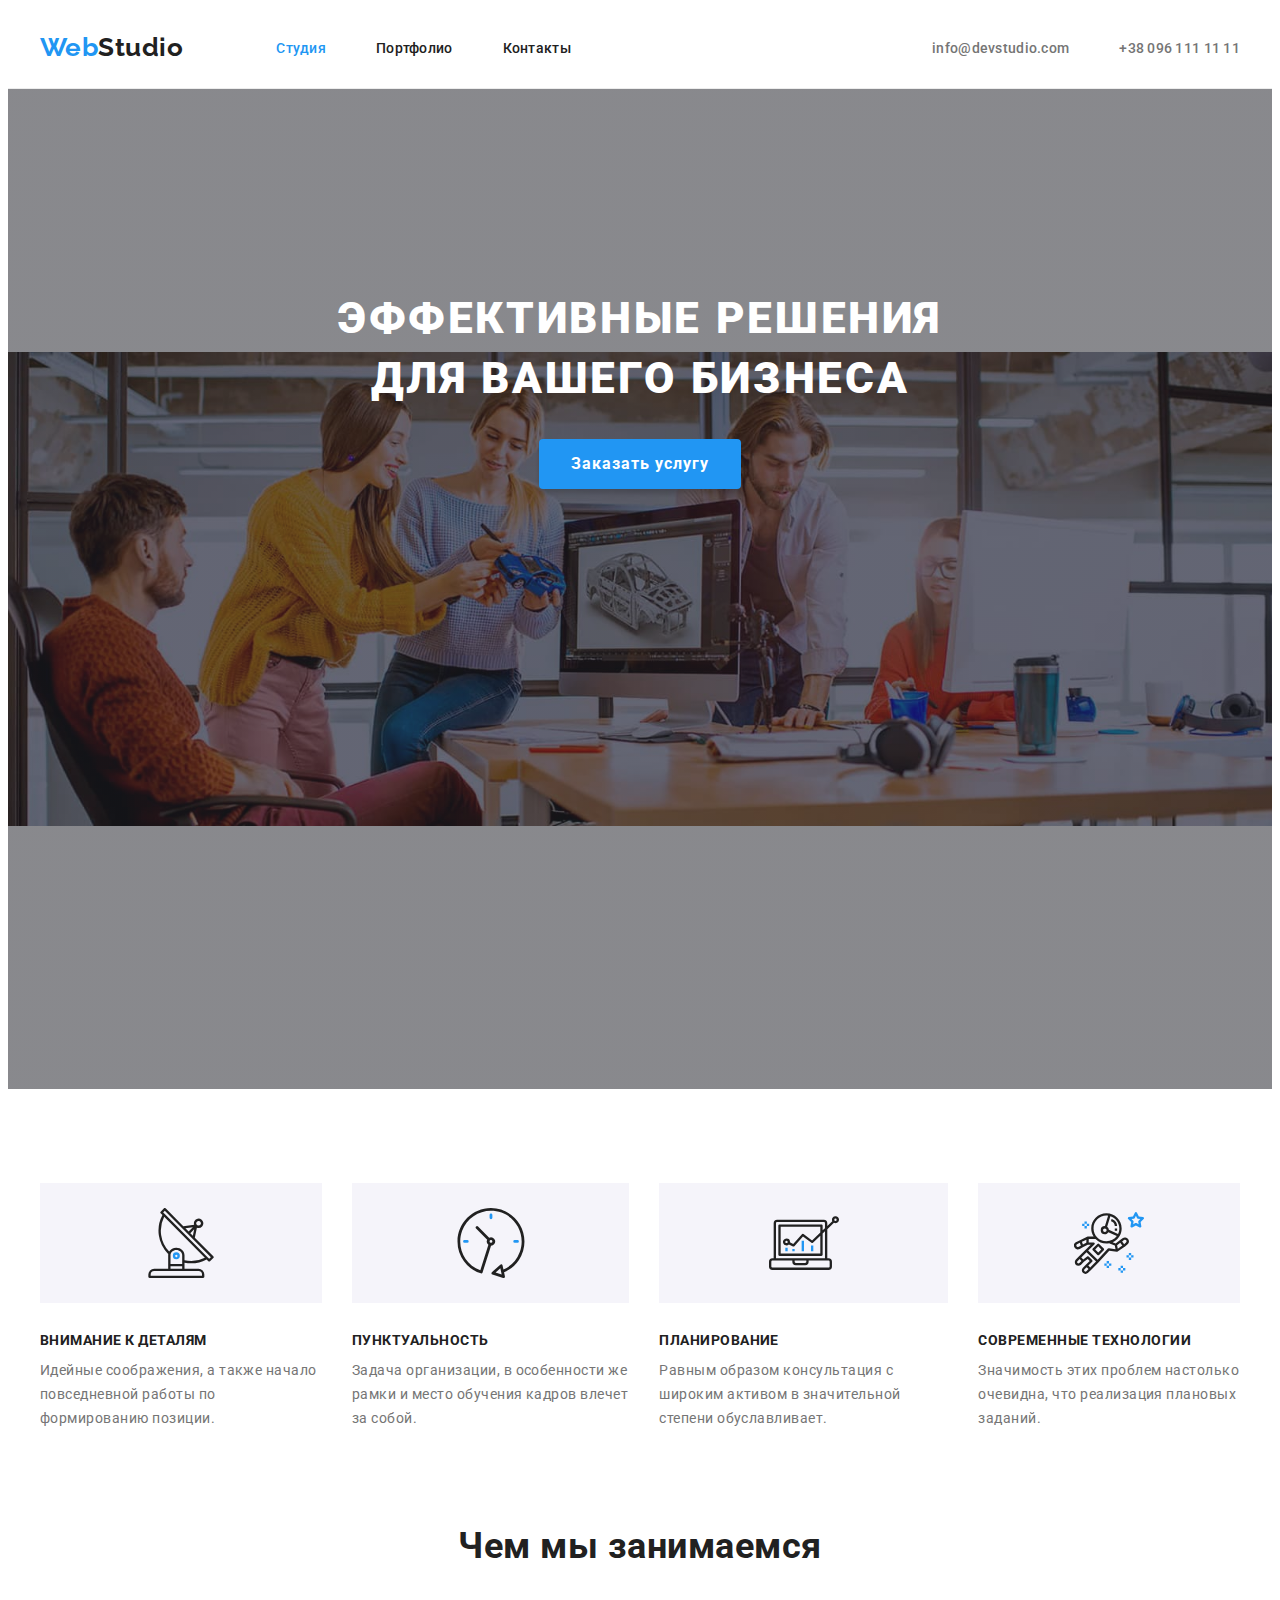
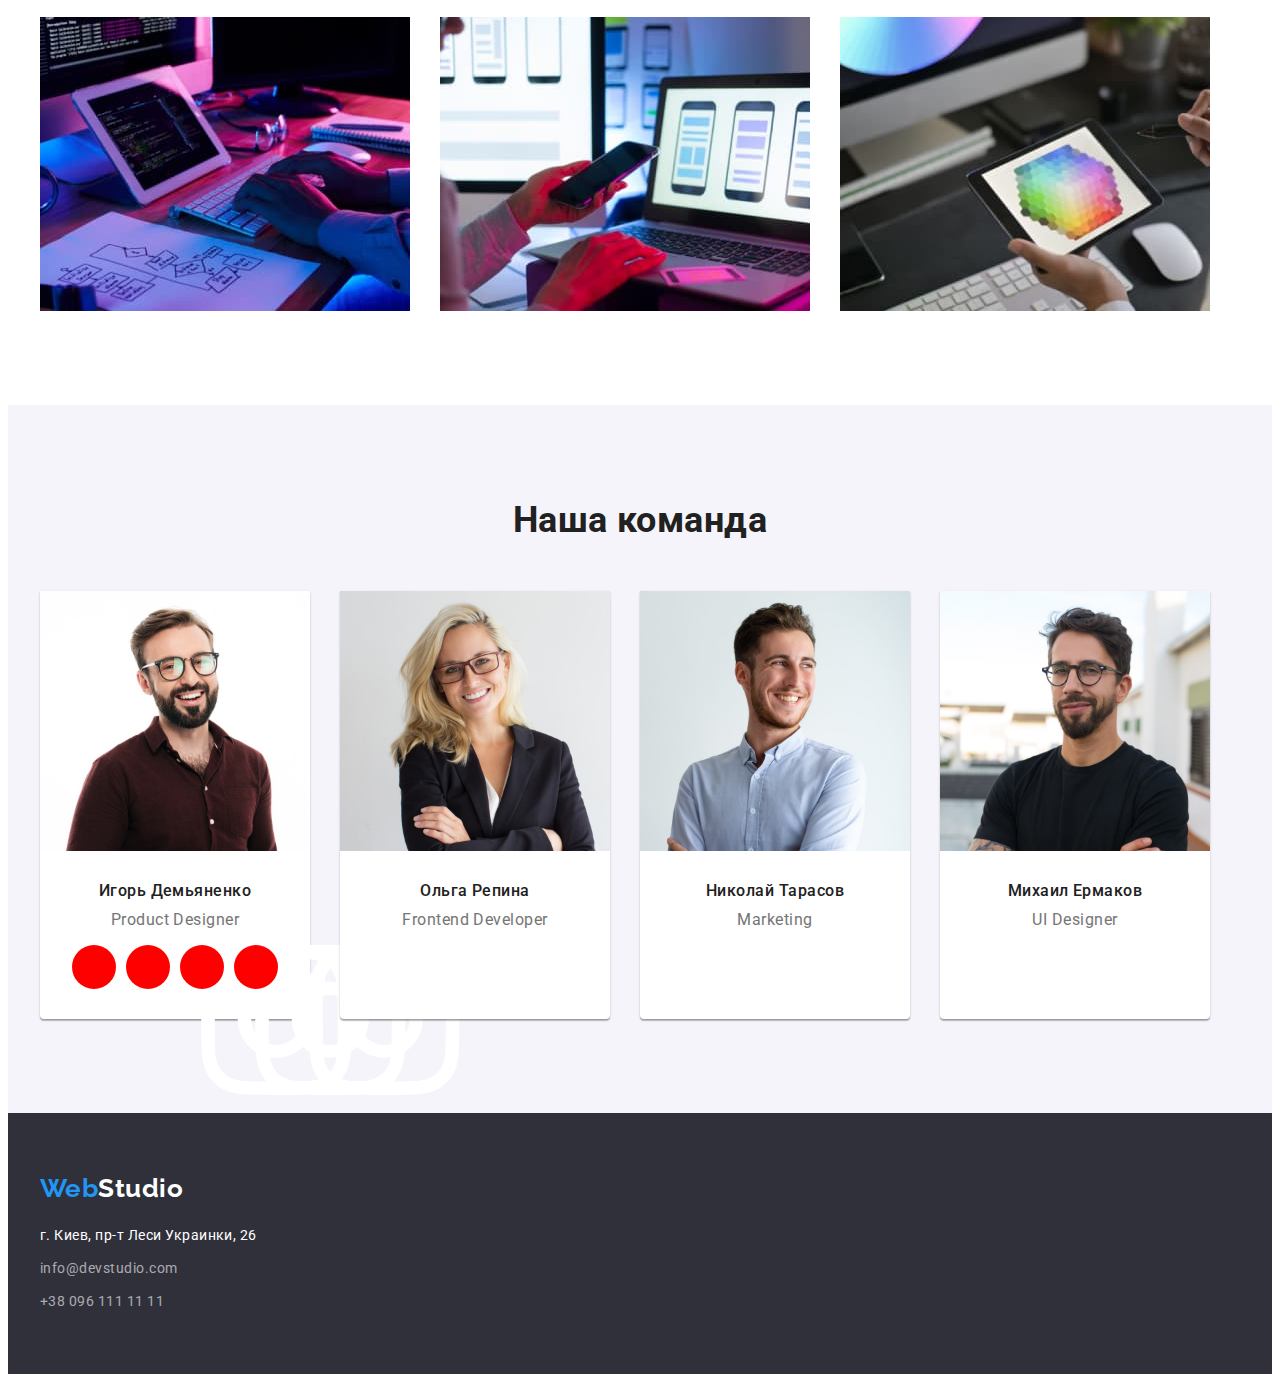
==== index.html @ 9b644c51 "начала подключать иконки" ====
<!DOCTYPE html>
<html lang="ru">
    <head>
        <meta charset="UTF-8">
        <meta http-equiv="X-UA-Compatible" content="IE=edge">
        <meta name="viewport" content="width=device-width, initial-scale=1.0">
        <title>WebStudio</title>
        <link rel="preconnect" href="https://fonts.googleapis.com">
        <link rel="preconnect" href="https://fonts.gstatic.com" crossorigin>        
        <link rel="stylesheet" href="https://cdnjs.cloudflare.com/ajax/libs/modern-normalize/1.1.0/modern-normalize.min.css" integrity="sha512-wpPYUAdjBVSE4KJnH1VR1HeZfpl1ub8YT/NKx4PuQ5NmX2tKuGu6U/JRp5y+Y8XG2tV+wKQpNHVUX03MfMFn9Q==" crossorigin="anonymous" referrerpolicy="no-referrer" />
        <link href="https://fonts.googleapis.com/css2?family=Raleway:wght@700&family=Roboto:wght@400;500;700;900&display=swap" rel="stylesheet">
        <link rel="stylesheet" href="./css/styles.css">
    </head>
    <body>
        <!--Шапка сайта-->
        <header class="header">
            <div class="conteiner header-nav-main">
                <a href="" class="logo">Web<span class="logo-dack">Studio</span> </a>
                <nav class="header-nav">
                    <ul class="header-list">
                        <li class="header-item">
                            <a href="" class="header-link link current">Студия </a>
                        </li>
                        <li class="header-item">
                            <a href="./portfolio.html" class="header-link link">Портфолио </a>
                        </li>
                        <li class="header-item">
                            <a href="" class="header-link link">Контакты </a>
                        </li>
                    </ul>
                </nav>
                <ul class="header-conect link">
                    <li class="header-item"> 
                        <a href="mailto:info@devstudio.com" class="header-link-nav link"> info@devstudio.com </a>
                    </li>
                    <li class="header-item"> 
                        <a href="tel:+380961111111" class="header-link-nav link"> +38 096 111 11 11 </a> 
                    </li>
                </ul>
            </div>       
        </header>
            <!--Уникальное содержание страницы-->
            <main>                
                <!-- Блок герой, т.е верхняя часть веб-страницы -->
                <section class="hero">
                    <div class="conteiner">
                        <h1 class="hero-title">Эффективные решения для вашего бизнеса</h1>
                        <button type="button" class="hero-button">Заказать услугу</button>
                    </div>            
                </section>
                <!-- Список положительных качеств  -->
                <section class="section">
                    <div class="conteiner">
                        <h2 class="visually-hidden">Особенности</h2>
                        <ul class="features">
                            <li class="features-item icon-antena">
                                <h3 class="features-bottom-title">Внимание к деталям</h3>
                                <p class="features-text">Идейные соображения, а также начало повседневной работы по формированию позиции.</p>
                            </li>
                            <li class="features-item icon-clock">
                                <h3 class="features-bottom-title">Пунктуальность</h3>
                                <p class="features-text">Задача организации, в особенности же рамки и место обучения кадров влечет за собой.</p>
                            </li>
                            <li class="features-item icon-diagram">
                                <h3 class="features-bottom-title">Планирование</h3>
                                <p class="features-text">Равным образом консультация с широким активом в значительной степени обуславливает.</p>
                            </li>
                            <li class="features-item icon-astronaut">
                                <h3 class="features-bottom-title">Современные технологии</h3>
                                <p class="features-text">Значимость этих проблем настолько очевидна, что реализация плановых заданий.</p>
                            </li>
                        </ul>
                    </div>
                </section>
                <!-- Примеры работ -->
                <section class="section no-padding"> 
                    <div class="conteiner">
                        <h2 class="work-top-title">Чем мы занимаемся</h2>
                        <ul class="work">
                            <li class="work-item">
                                <img src="./images/img1.jpg" alt="разработка кода с нуля" width="370" />
                            </li>
                            <li class="work-item">
                                <img src="./images/img2.jpg" alt="разработка мобильных приложений" width="370" />
                            </li>
                            <li class="work-item">
                                <img src="./images/img3.jpg" alt="подбор цвета при разработке сайта" width="370" />
                            </li>
                        </ul>
                    </div>
                </section>
                <!-- Список сотрудников -->
                <section class="section team-fon">
                    <div class="conteiner">
                        <h2 class="team-top-title">Наша команда</h2>
                        <ul class="team-list">
                            <li class="team-item">
                                <img src="./images/img4.jpg" alt="фото игоря демьяненко" width="270" class="team-photo"/>
                                <div class="team-name-card">
                                    <h3  class="team-bottom-title">Игорь Демьяненко</h3>
                                    <p class="team-text">Product Designer</p>     
                                </div>
                                <ul class="team-soc-list">
                                    <li class="team-soc-item">
                                        <a href="" class="team-soc-link">
                                            <svg class="team-soc-icon">
                                                <use href="../goit-markup-hw-04/images/symbol-defs.svg#icon-instagram">
                                            </svg>
                                        </a>
                                    </li>
                                    <li class="team-soc-item">
                                        <a href="" class="team-soc-link">
                                            <svg class="team-soc-icon">
                                                <use href="../images/symbol-defs.svg#icon-instagram">
                                            </svg>
                                        </a>
                                    </li>
                                    <li class="team-soc-item">
                                        <a href="" class="team-soc-link">
                                            <svg class="team-soc-icon">
                                                <use href="../images/symbol-defs.svg#icon-instagram">
                                            </svg>
                                        </a>
                                    </li>
                                    <li class="team-soc-item">
                                        <a href="" class="team-soc-link">
                                            <svg class="team-soc-icon">
                                                <use href="../images/symbol-defs.svg#icon-instagram">
                                            </svg>
                                        </a>
                                    </li>
                                </ul>                                                           
                            </li>
                            <li class="team-item">                            
                                <img src="./images/img5.jpg" alt="фльл ольги репиной" width="270" class="team-photo"/>                               
                                <div class="team-name-card">
                                    <h3 class="team-bottom-title">Ольга Репина</h3>
                                    <p class="team-text">Frontend Developer</p>                                
                                </div>
                            </li>
                            <li class="team-item">                            
                                <img src="./images/img6.jpg" alt="фото николая тарасова" width="270" class="team-photo"/>                                
                                <div class="team-name-card">   
                                    <h3 class="team-bottom-title">Николай Тарасов</h3>
                                    <p class="team-text">Marketing</p>                                
                                </div>    
                            </li>
                            <li class="team-item">                            
                                <img src="./images/img7.jpg" alt="фото михаила ермакова" width="270" class="team-photo"/>   
                                <div class="team-name-card">                             
                                    <h3 class="team-bottom-title">Михаил Ермаков</h3>
                                    <p class="team-text">UI Designer</p>  
                                </div>    
                            </li>
                        </ul>
                    </div>
                </section>                
            </main>
        <!-- Подвал страницы -->
        <footer class="footer"> 
            <div class="conteiner">
                <a href="" class="logo">Web<span class="logo-light">Studio</span> </a>
                <address class="footer-adress"> 
                    <ul class="footer-list">
                        <li class="footer-item"> 
                            <a href="https://bit.ly/3pXMvUd" target="_blank" rel="noopener noreferrer" class="footer-link-address link">г. Киев, пр-т Леси Украинки, 26</a> </li>
                        <li class="footer-item"> 
                            <a href="mailto:info@devstudio.com" class="footer-link-nav link" >info@devstudio.com</a>
                        </li>
                        <li class="footer-item"> 
                            <a href="tel:+380961111111" class="footer-link-nav link no-margin">+38 096 111 11 11</a>
                        </li>
                    </ul>
                </address>         
            </div>
        </footer>
    </body>
</html>
---- css/styles.css ----
/* ------------------------------------Styles main page------------------------------------*/
:root {
    --main-text-color: #757575;
    --title-text-color: #212121;
    --accent-color: #2196F3;
    --secondary-text-color: #FFFFFF;
}

body {
    color: var(--main-text-color);
    font-family: "Roboto", Tahoma, sans-serif;
    letter-spacing: 0.03em;
 }

.link {
    text-decoration: none;
}

h1, h2, h3, h4, h5, h6, p {
    margin-top: 0;
    margin-bottom: 0;
}

ul, ol {
    list-style: none;
    padding-left: 0;
    margin-top: 0;
    margin-bottom: 0;
}

img {
    display: block;
}

.conteiner {
    margin-left: auto;
    margin-right: auto;
    width: 1200px;
    padding-left: 15px;
    padding-right: 15px;
}
 /*------------------------------------Logo------------------------------------*/
.logo {
    color: var(--accent-color);
    font-family: 'Raleway';
    font-weight: 700;
    font-size: 26px;
    line-height: 1.19;
    text-decoration: none;
}

.logo-dack { color: var(--title-text-color); }
.logo-light { color: var(--secondary-text-color); }

/*------------------------------------Header------------------------------------*/
.header {
    background-color: #FFFFFF;
    padding-top: 24px;
    padding-bottom: 25px;
    border-bottom-width: 1px;
    border-bottom-style: solid;
    border-bottom-color: #ECECEC;
    
}

.header-nav-main {
    display: flex;
    align-items: center;      
}
.header-nav {
    margin-left: 93px;
}

.header-list  {
    display: flex;
}

.header-conect {
    display: flex;
    margin-left: auto;
}

.header-item:not(:last-child) {
    margin-right: 50px;
}

.header-link.current {
    color: var(--accent-color);
}

.header-link, .header-link-nav { 
    color: var(--title-text-color); 
    font-weight: 500;
    font-size: 14px;
    line-height: 1.14;
    Letter-spacing: 0.02em;
}

.header-link:hover,
.header-link:focus { 
    color: var(--accent-color); 
}

.header-link-nav { 
    color: var(--main-text-color); 
}

.header-link-nav:hover,
.header-link-nav:focus {
    color: var(--accent-color);
}

/*------------------------------------Hero------------------------------------ */
.hero {
    max-width: 1600px;
    height: 600px;
    margin-right: auto;
    margin-left: auto;
    padding-top: 200px;
    padding-bottom: 200px;
    background-color: #C4C4C4;
    background-image: linear-gradient(
        to top, 
        rgba(47, 48, 58, 0.4), 
        rgba(47, 48, 58, 0.4)
       ),  
        url('../images/back-hero.jpg');
    background-repeat: no-repeat;
    background-position: center;
    background-size: contain;
}

.hero-title { 
    color: var(--secondary-text-color);
    font-weight: 900;
    font-size: 44px;
    line-height: 1.36;
    text-align: center;
    Letter-spacing: 0.06em;
    text-transform: uppercase;
    width: 696px;
    margin: 0 auto 30px;
}

.hero-button { 
    color: var(--secondary-text-color); 
    background-color: var(--accent-color);
    font-family: inherit;
    font-weight: 700;
    font-size: 16px;
    line-height: 1.88;
    align-items: center;
    text-align: center;
    letter-spacing: 0.06em;
    cursor: pointer;
    padding: 10px 32px;
    border-radius: 4px;
    box-shadow: 0px 4px 4px rgba(0, 0, 0, 0.15);
    border: transparent;

    display: flex;
    margin-left: auto;
    margin-right: auto;
}

/* -----------------------------------Section------------------------------------ */

.section {
    padding-top: 94px;
    padding-bottom: 94px;
}
.section.no-padding {
    padding-top: 0px;
}

/*------------------------------------Features------------------------------------*/ 

.visually-hidden {
    position: absolute;
    white-space: nowrap;
    width: 1px;
    height: 1px;
    overflow: hidden;
    border: 0;
    padding: 0;
    clip: rect(0 0 0 0);
    clip-path: inset(50%);
    margin: -1px;
}

.features {
    display: flex;
    flex-basis: auto;
}

.features-item:not(:last-child) {
    margin-right: 30px;
}

.features-item::before {
    display: block;
    content: "";
    height: 120px;
    margin-bottom: 30px;
    background-color: #f5f4fa;
    background-position: center;
    background-repeat: no-repeat;
    
}

.icon-antena::before {
    background-image: url(../images/antenna.svg);
}
.icon-clock::before {
    background-image: url(../images/clock.svg);
}
.icon-diagram::before {
    background-image: url(../images/diagram.svg);
}
.icon-astronaut::before {
    background-image: url(../images/astronaut.svg);
}
.features-bottom-title {
    color: var(--title-text-color);
    font-weight: 700;
    font-size: 14px;
    line-height: 1.14;
    text-transform: uppercase;
    margin-bottom: 10px;
}

.features-text{
    font-size: 14px;
    line-height: 1.71;
}

/*------------------------------------Work------------------------------------*/

.work {
    display: flex;
}

.work-item:not(:last-child) {
    margin-right: 30px;
}

.work-top-title, .team-top-title{
    color: var(--title-text-color);
    font-weight: 700;
    font-size: 36px;
    line-height: 1.17;
    text-align: center;
    margin-bottom: 50px;
}

/*------------------------------------Team------------------------------------*/
.team-fon {
    background: #F5F4FA;
}

.team-list {
    display: flex;
}

.team-item {
    width: 270px;
    background-color: var(--secondary-text-color);
    box-shadow: 0px 1px 3px rgba(0, 0, 0, 0.12),
        0px 1px 1px rgba(0, 0, 0, 0.14),
        0px 2px 1px rgba(0, 0, 0, 0.2);
    border-radius: 0px 0px 4px 4px;    
}
.team-item:not(:last-child) {
    margin-right: 30px;
}

.team-name-card {
    padding-top: 30px;
    padding-bottom: 16px;
}

.team-bottom-title {
    color: var(--title-text-color);
    font-weight: 500;
    font-size: 16px;
    line-height: 1.19;  
    text-align: center;
    margin-bottom: 10px;
}

.team-text {
    font-size: 16px;
    line-height: 1.19;
    text-align: center; 
}
.team-soc-list {
    display: flex;
    justify-content: center;
    padding-bottom: 30px;
}
.team-soc-item:not(:first-child)  {
    margin-left: 10px;
}
.team-soc-link {
    width: 44px;
    height: 44px;
    background-color: red;
    border-radius: 50%;
    display: block;
}


/*-------------------------------Footer------------------------------------*/
.footer {
    display: block;
    background-color: #2F303A;
    padding-top: 60px;
    padding-bottom: 60px;
}

.footer-adress {
    margin-top: 20px;
}

.footer-link-address, .footer-link-nav {
    font-style: normal;
    font-weight: 400;
    font-size: 14px;
    line-height: 1.71;
    color: var(--secondary-text-color);
}

.footer-item {
    margin-bottom: 9px;
}

.footer-item:last-child {
    margin-bottom: 0px;
}

.footer-link-nav {
    color: rgba(255, 255, 255, 0.6);
}
.footer-link-nav:hover,
.footer-link-nav:focus {
    color: var(--accent-color);
}

/*------------------------------------Styles page portfolio------------------------------------*/
.filter {
    display: flex;
    justify-content: center;
    margin-bottom: 50px;
    
}
.filter-item:not(:last-child) {
    margin-right: 8px;
}

.filter-button {
    color: var(--title-text-color);
    background: #F5F4FA;
    font-family: inherit;
    font-weight: 500;
    font-size: 16px;
    line-height: 1.62;
    text-align: center;
    cursor: pointer;
    border-radius: 4px;
    padding: 6px 22px;
    border: transparent;
}

.filter-button:hover,
.filter-button:focus {
    color: var(--secondary-text-color);
    background-color: var(--accent-color);
    box-shadow: 0px 3px 1px rgba(0, 0, 0, 0.1),
    0px 1px 2px rgba(0, 0, 0, 0.08),
    0px 2px 2px rgba(0, 0, 0, 0.12);
}

.pictures-list {
    display: flex;
    flex-wrap: wrap;
    margin: -15px;
}
.pictures-item {
    width: 370px;
    margin: 15px;
}

.pictures-name-card {
    padding: 20px 24px;
    
    /* border-top-style: solid;
    border-top-color: #EEEEEE; */
    border: 1px solid #EEEEEE;
    border-top-width: 0px;
}

.pictures-title {
    color: var(--title-text-color);
    font-weight: 700;
    font-size: 18px;
    line-height: 2;
    letter-spacing: 0.06em;
    margin-bottom: 4px;
}

.pictures-text {
    color: var(--main-text-color);
    font-size: 16px;
    line-height: 1.88;
}
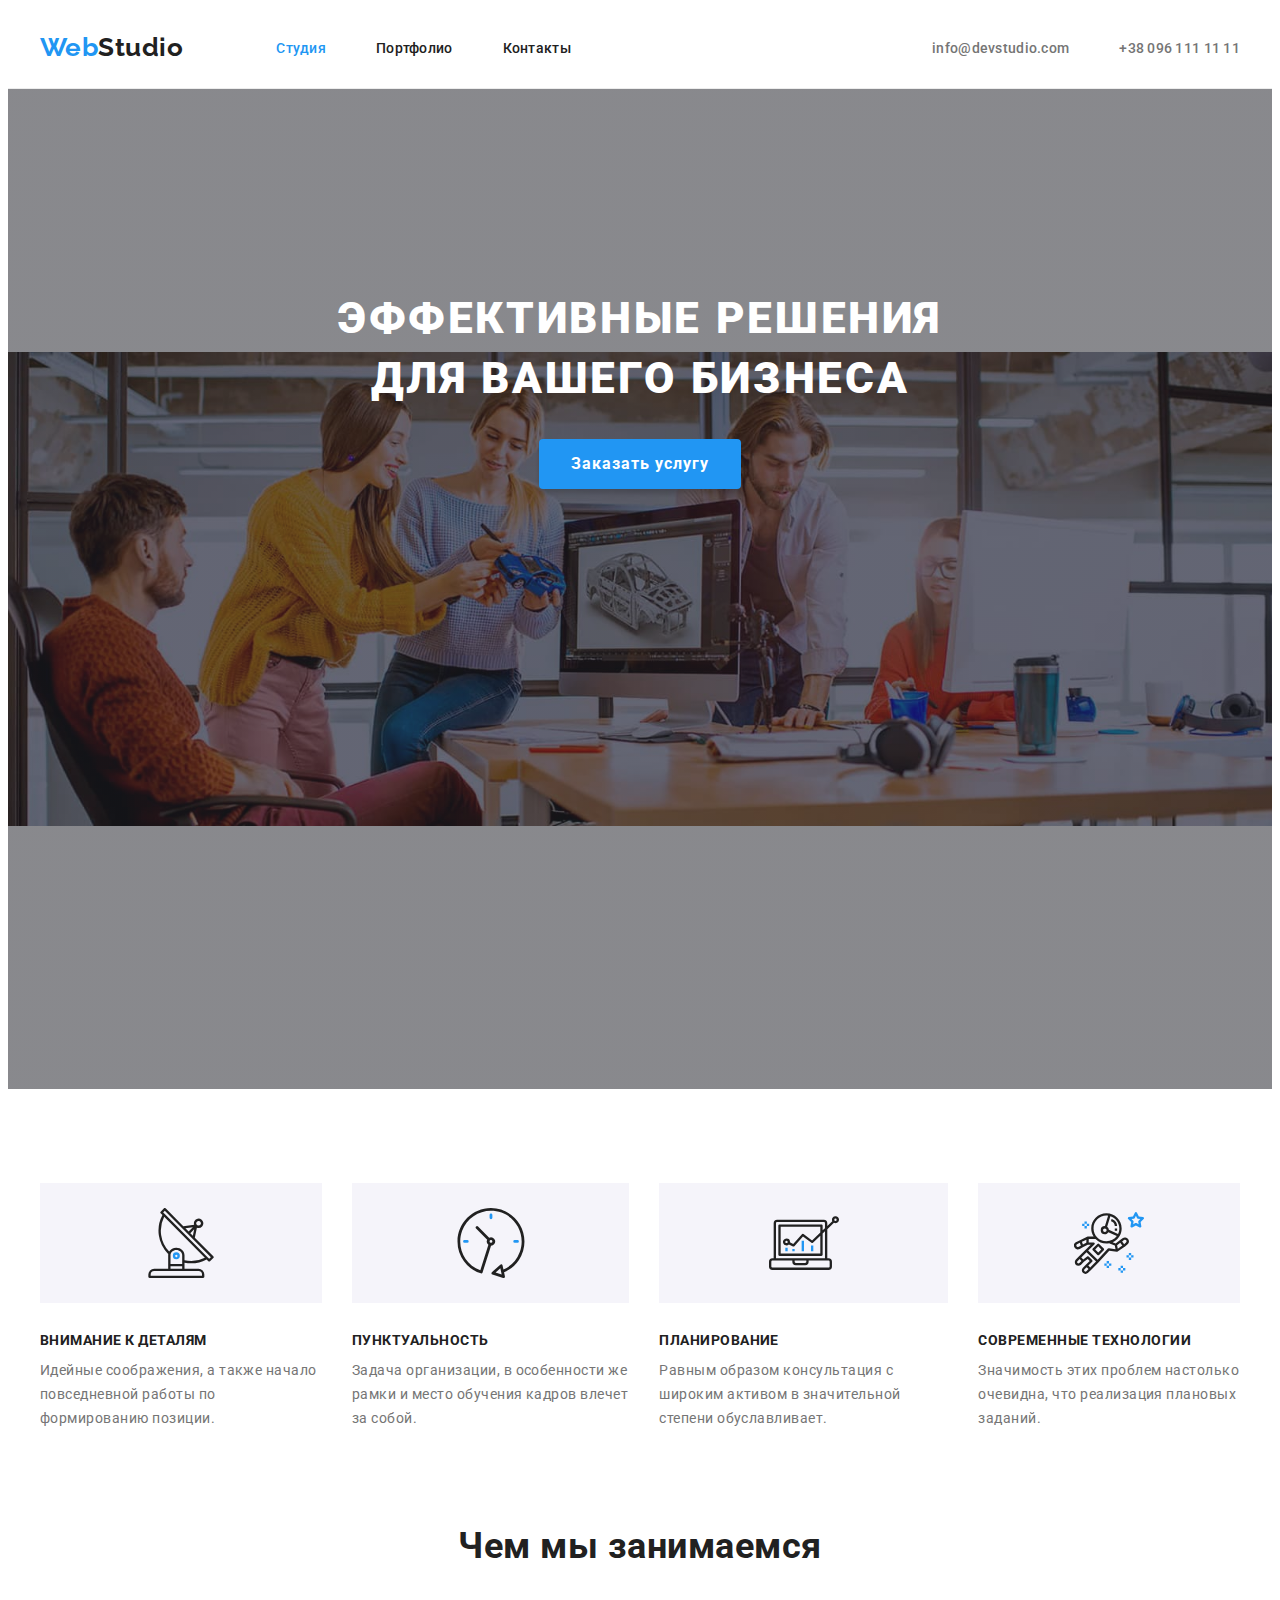
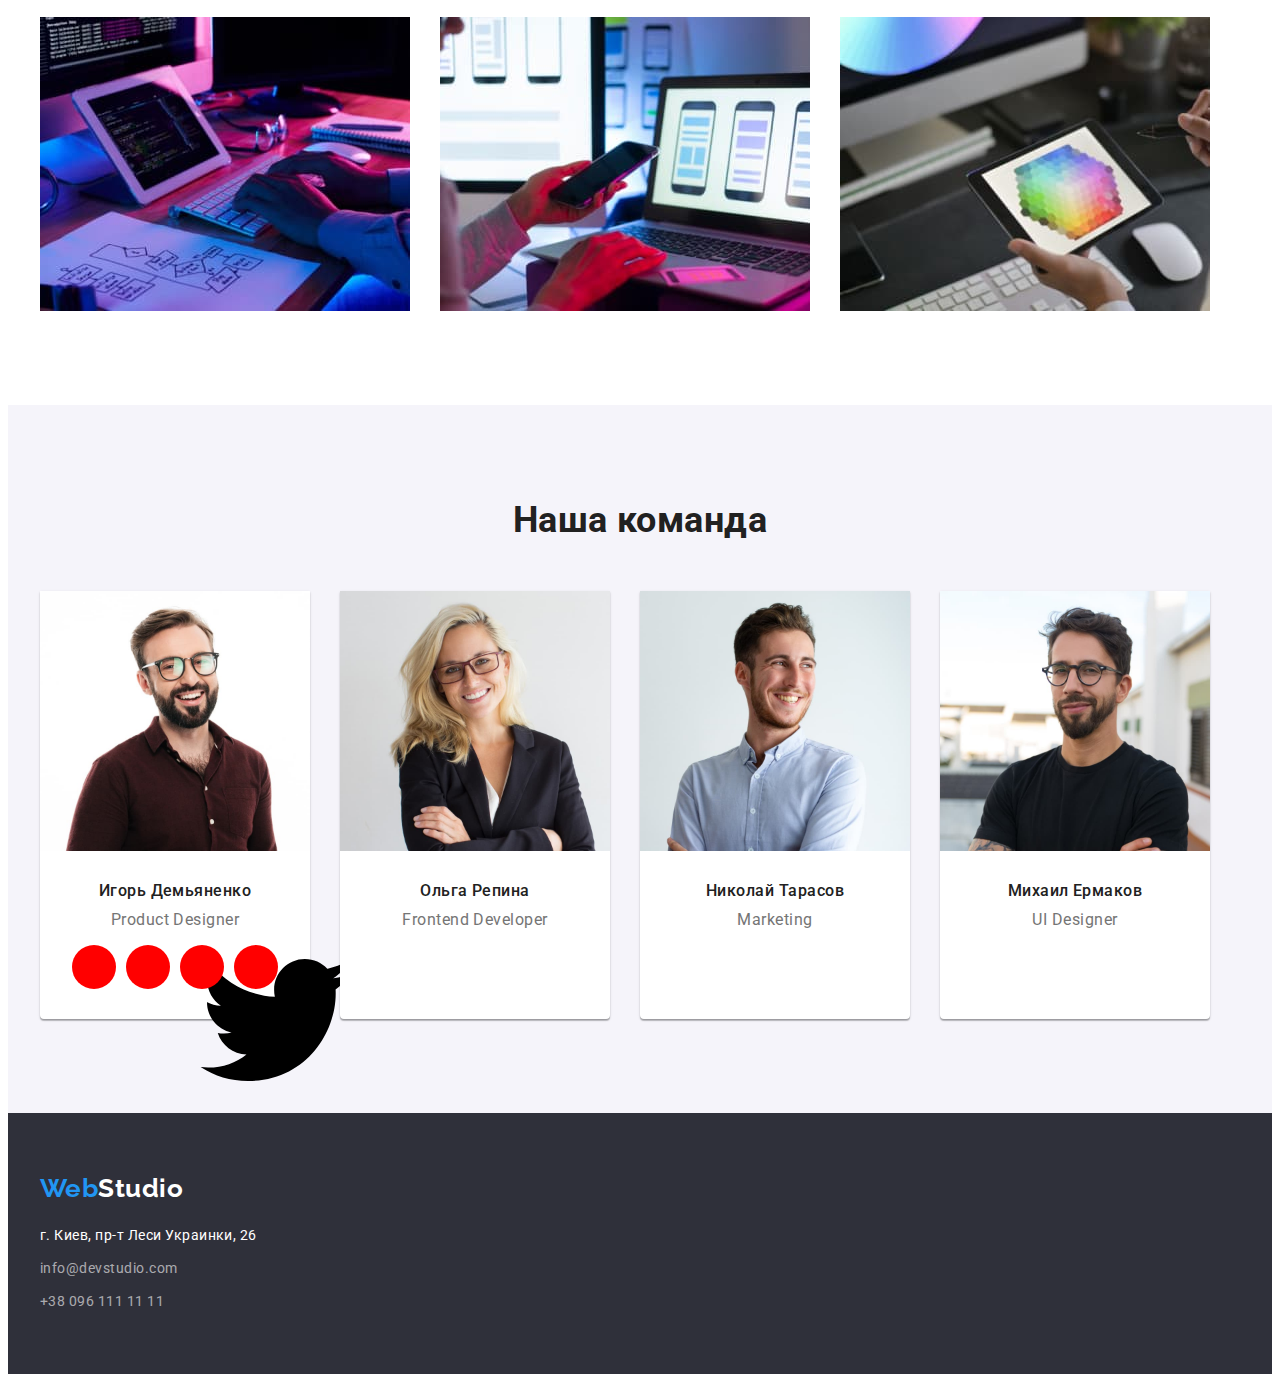
==== commit d998424b: "подключаю иконки соцсетей" ====
--- a/index.html
+++ b/index.html
@@ -31,7 +31,11 @@
                 </nav>
                 <ul class="header-conect link">
                     <li class="header-item"> 
-                        <a href="mailto:info@devstudio.com" class="header-link-nav link"> info@devstudio.com </a>
+                        <a href="mailto:info@devstudio.com" class="header-link-nav link"> info@devstudio.com 
+                            <!-- <svg class="header-soc-icon">
+                                <use href="./images/symbol-defs.svg#icon-envelope"></use>
+                            </svg> -->
+                        </a>
                     </li>
                     <li class="header-item"> 
                         <a href="tel:+380961111111" class="header-link-nav link"> +38 096 111 11 11 </a> 
@@ -103,29 +107,29 @@
                                 <ul class="team-soc-list">
                                     <li class="team-soc-item">
                                         <a href="" class="team-soc-link">
+                                            <!-- <svg class="team-soc-icon">
+                                                <use href="./images/symbol-defs.svg#icon-instagram"></use>
+                                            </svg> -->
+                                        </a>
+                                    </li>
+                                    <li class="team-soc-item">
+                                        <a href="" class="team-soc-link">
                                             <svg class="team-soc-icon">
-                                                <use href="../goit-markup-hw-04/images/symbol-defs.svg#icon-instagram">
+                                                <use href="./images/symbol-defs.svg#icon-twitter"></use>
                                             </svg>
                                         </a>
                                     </li>
                                     <li class="team-soc-item">
                                         <a href="" class="team-soc-link">
                                             <svg class="team-soc-icon">
-                                                <use href="../images/symbol-defs.svg#icon-instagram">
+                                                <use href="">
                                             </svg>
                                         </a>
                                     </li>
                                     <li class="team-soc-item">
                                         <a href="" class="team-soc-link">
                                             <svg class="team-soc-icon">
-                                                <use href="../images/symbol-defs.svg#icon-instagram">
-                                            </svg>
-                                        </a>
-                                    </li>
-                                    <li class="team-soc-item">
-                                        <a href="" class="team-soc-link">
-                                            <svg class="team-soc-icon">
-                                                <use href="../images/symbol-defs.svg#icon-instagram">
+                                                <use href="">
                                             </svg>
                                         </a>
                                     </li>
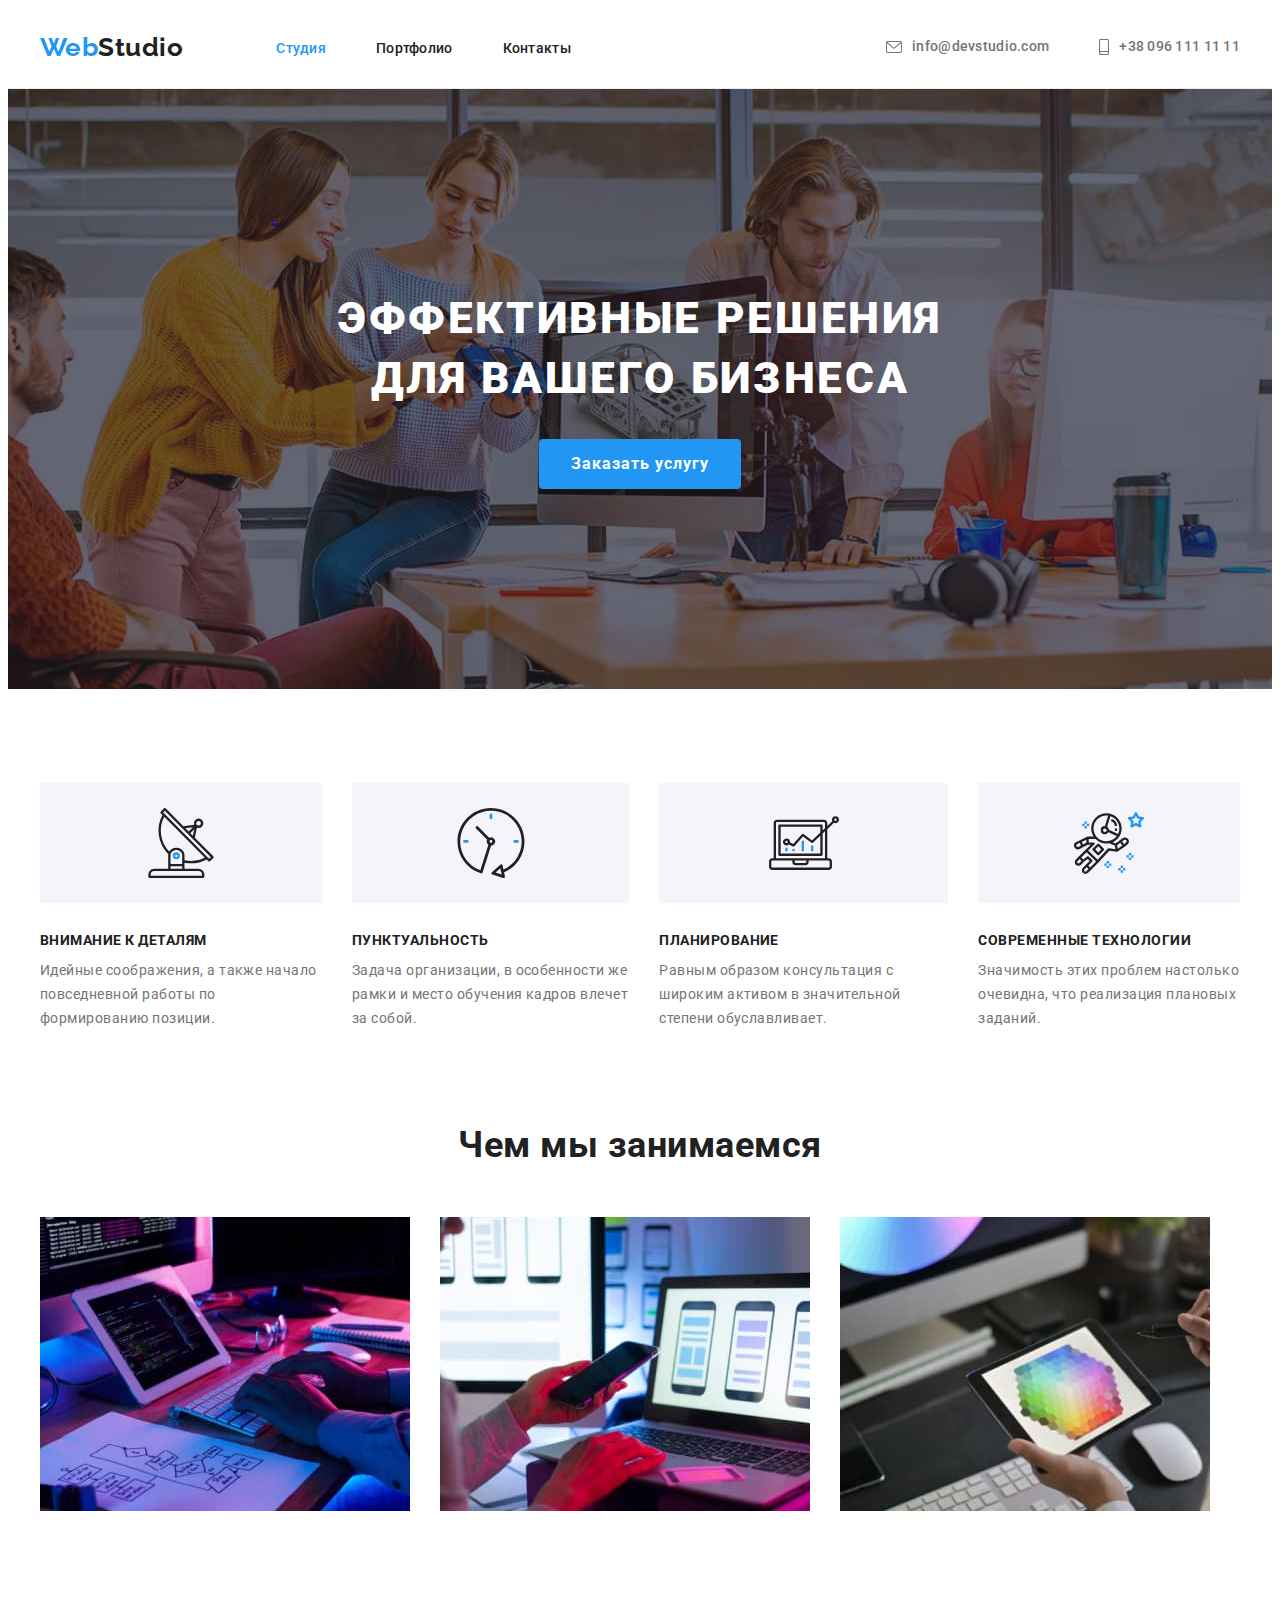
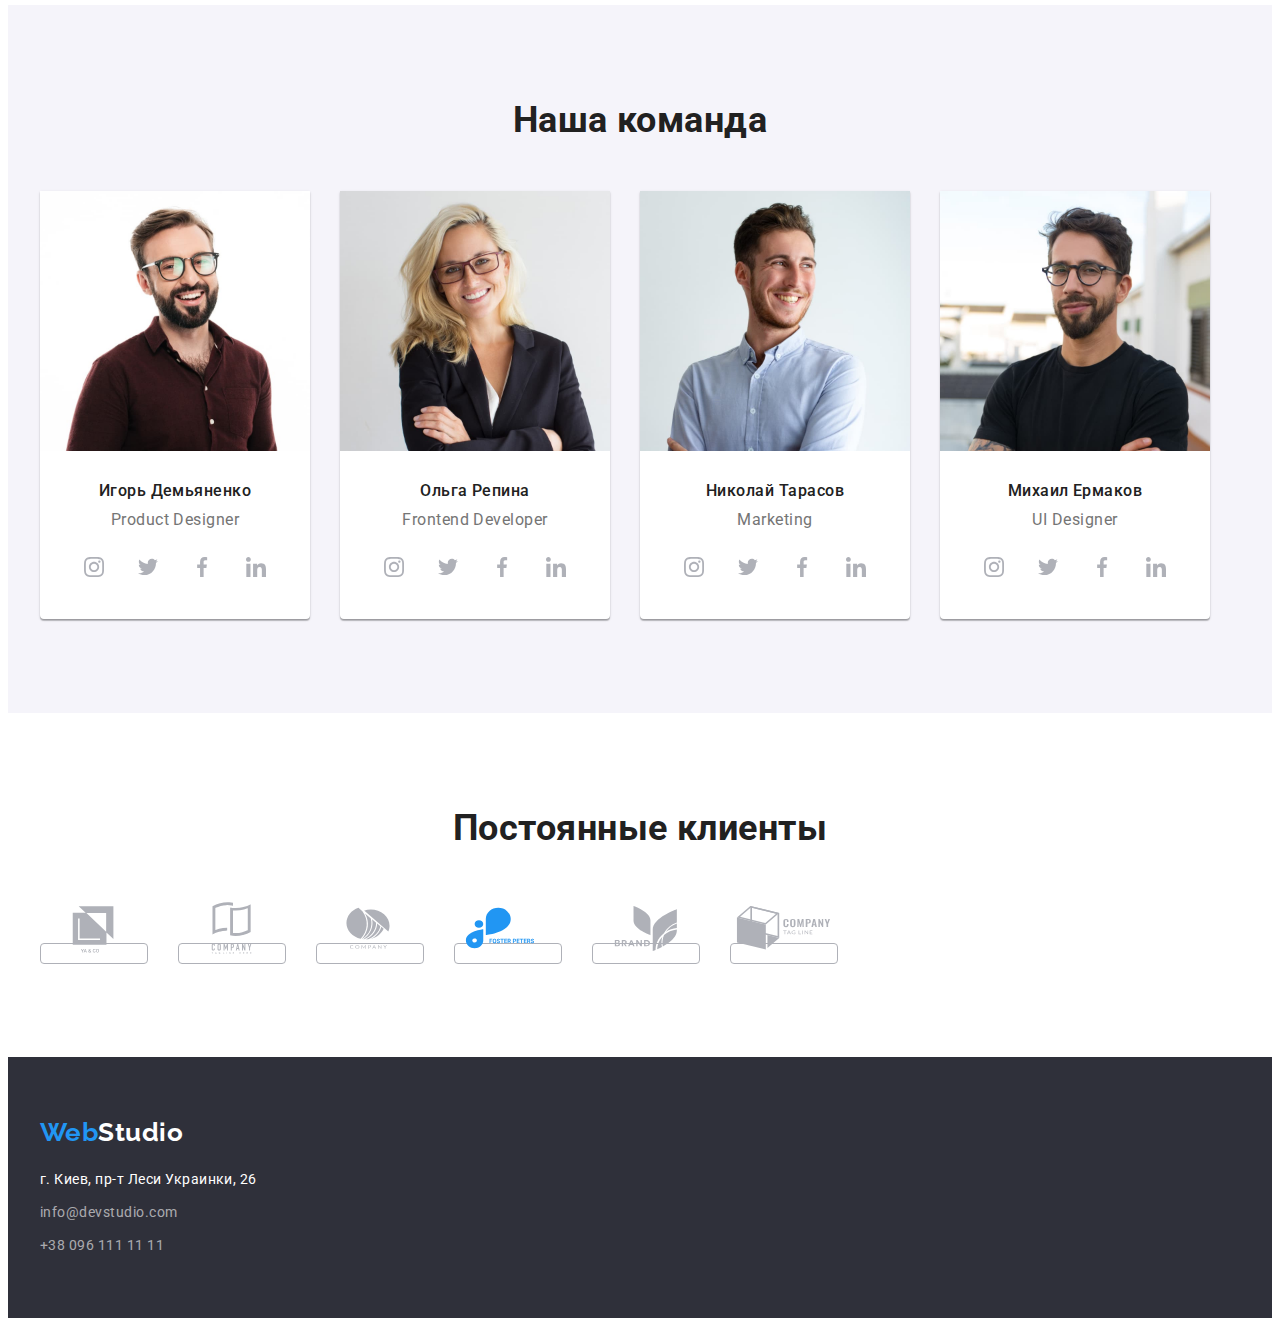
==== commit f9b4b2b0: "продолжение четвертой работы" ====
--- a/index.html
+++ b/index.html
@@ -29,16 +29,20 @@
                         </li>
                     </ul>
                 </nav>
-                <ul class="header-conect link">
+                <ul class="header-list-conect link">
                     <li class="header-item"> 
-                        <a href="mailto:info@devstudio.com" class="header-link-nav link"> info@devstudio.com 
-                            <!-- <svg class="header-soc-icon">
+                        <a href="mailto:info@devstudio.com" class="header-link-nav link"> 
+                            <svg class="header-soc-icon" width="16" height="12">
                                 <use href="./images/symbol-defs.svg#icon-envelope"></use>
-                            </svg> -->
+                            </svg>info@devstudio.com
                         </a>
                     </li>
                     <li class="header-item"> 
-                        <a href="tel:+380961111111" class="header-link-nav link"> +38 096 111 11 11 </a> 
+                        <a href="tel:+380961111111" class="header-link-nav link"> 
+                            <svg class="header-soc-icon" width="10" height="16">
+                                <use href="./images/symbol-defs.svg#icon-smartphone"></use>
+                            </svg>+38 096 111 11 11 
+                        </a> 
                     </li>
                 </ul>
             </div>       
@@ -107,29 +111,29 @@
                                 <ul class="team-soc-list">
                                     <li class="team-soc-item">
                                         <a href="" class="team-soc-link">
-                                            <!-- <svg class="team-soc-icon">
+                                            <svg class="team-soc-icon" width="20" height="20">
                                                 <use href="./images/symbol-defs.svg#icon-instagram"></use>
-                                            </svg> -->
-                                        </a>
-                                    </li>
-                                    <li class="team-soc-item">
-                                        <a href="" class="team-soc-link">
-                                            <svg class="team-soc-icon">
+                                            </svg>
+                                        </a>
+                                    </li>
+                                    <li class="team-soc-item">
+                                        <a href="" class="team-soc-link">
+                                            <svg class="team-soc-icon" width="20" height="20">
                                                 <use href="./images/symbol-defs.svg#icon-twitter"></use>
                                             </svg>
                                         </a>
                                     </li>
                                     <li class="team-soc-item">
                                         <a href="" class="team-soc-link">
-                                            <svg class="team-soc-icon">
-                                                <use href="">
-                                            </svg>
-                                        </a>
-                                    </li>
-                                    <li class="team-soc-item">
-                                        <a href="" class="team-soc-link">
-                                            <svg class="team-soc-icon">
-                                                <use href="">
+                                            <svg class="team-soc-icon" width="20" height="20">
+                                                <use href="./images/symbol-defs.svg#icon-facebook"></use>
+                                            </svg>
+                                        </a>
+                                    </li>
+                                    <li class="team-soc-item">
+                                        <a href="" class="team-soc-link">
+                                            <svg class="team-soc-icon" width="20" height="20">
+                                                <use href="./images/symbol-defs.svg#icon-linkedin"></use>
                                             </svg>
                                         </a>
                                     </li>
@@ -141,24 +145,154 @@
                                     <h3 class="team-bottom-title">Ольга Репина</h3>
                                     <p class="team-text">Frontend Developer</p>                                
                                 </div>
+                                <ul class="team-soc-list">
+                                    <li class="team-soc-item">
+                                        <a href="" class="team-soc-link">
+                                            <svg class="team-soc-icon" width="20" height="20">
+                                                <use href="./images/symbol-defs.svg#icon-instagram"></use>
+                                            </svg>
+                                        </a>
+                                    </li>
+                                    <li class="team-soc-item">
+                                        <a href="" class="team-soc-link">
+                                            <svg class="team-soc-icon" width="20" height="20">
+                                                <use href="./images/symbol-defs.svg#icon-twitter"></use>
+                                            </svg>
+                                        </a>
+                                    </li>
+                                    <li class="team-soc-item">
+                                        <a href="" class="team-soc-link">
+                                            <svg class="team-soc-icon" width="20" height="20">
+                                                <use href="./images/symbol-defs.svg#icon-facebook"></use>
+                                            </svg>
+                                        </a>
+                                    </li>
+                                    <li class="team-soc-item">
+                                        <a href="" class="team-soc-link">
+                                            <svg class="team-soc-icon" width="20" height="20">
+                                                <use href="./images/symbol-defs.svg#icon-linkedin"></use>
+                                            </svg>
+                                        </a>
+                                    </li>
+                                </ul>
                             </li>
                             <li class="team-item">                            
                                 <img src="./images/img6.jpg" alt="фото николая тарасова" width="270" class="team-photo"/>                                
                                 <div class="team-name-card">   
                                     <h3 class="team-bottom-title">Николай Тарасов</h3>
                                     <p class="team-text">Marketing</p>                                
-                                </div>    
+                                </div>   
+                                <ul class="team-soc-list">
+                                    <li class="team-soc-item">
+                                        <a href="" class="team-soc-link">
+                                            <svg class="team-soc-icon" width="20" height="20">
+                                                <use href="./images/symbol-defs.svg#icon-instagram"></use>
+                                            </svg>
+                                        </a>
+                                    </li>
+                                    <li class="team-soc-item">
+                                        <a href="" class="team-soc-link">
+                                            <svg class="team-soc-icon" width="20" height="20">
+                                                <use href="./images/symbol-defs.svg#icon-twitter"></use>
+                                            </svg>
+                                        </a>
+                                    </li>
+                                    <li class="team-soc-item">
+                                        <a href="" class="team-soc-link">
+                                            <svg class="team-soc-icon" width="20" height="20">
+                                                <use href="./images/symbol-defs.svg#icon-facebook"></use>
+                                            </svg>
+                                        </a>
+                                    </li>
+                                    <li class="team-soc-item">
+                                        <a href="" class="team-soc-link">
+                                            <svg class="team-soc-icon" width="20" height="20">
+                                                <use href="./images/symbol-defs.svg#icon-linkedin"></use>
+                                            </svg>
+                                        </a>
+                                    </li>
+                                </ul>
                             </li>
                             <li class="team-item">                            
                                 <img src="./images/img7.jpg" alt="фото михаила ермакова" width="270" class="team-photo"/>   
                                 <div class="team-name-card">                             
                                     <h3 class="team-bottom-title">Михаил Ермаков</h3>
                                     <p class="team-text">UI Designer</p>  
-                                </div>    
+                                </div>  
+                                <ul class="team-soc-list">
+                                    <li class="team-soc-item">
+                                        <a href="" class="team-soc-link">
+                                            <svg class="team-soc-icon" width="20" height="20">
+                                                <use href="./images/symbol-defs.svg#icon-instagram"></use>
+                                            </svg>
+                                        </a>
+                                    </li>
+                                    <li class="team-soc-item">
+                                        <a href="" class="team-soc-link">
+                                            <svg class="team-soc-icon" width="20" height="20">
+                                                <use href="./images/symbol-defs.svg#icon-twitter"></use>
+                                            </svg>
+                                        </a>
+                                    </li>
+                                    <li class="team-soc-item">
+                                        <a href="" class="team-soc-link">
+                                            <svg class="team-soc-icon" width="20" height="20">
+                                                <use href="./images/symbol-defs.svg#icon-facebook"></use>
+                                            </svg>
+                                        </a>
+                                    </li>
+                                    <li class="team-soc-item">
+                                        <a href="" class="team-soc-link">
+                                            <svg class="team-soc-icon" width="20" height="20">
+                                                <use href="./images/symbol-defs.svg#icon-linkedin"></use>
+                                            </svg>
+                                        </a>
+                                    </li>
+                                </ul>
                             </li>
                         </ul>
                     </div>
-                </section>                
+                </section>  
+              <!-- Постоянные клиенты -->
+              <section class="section customers">
+                  <div class="conteiner">
+                      <h2 class="customers-title">Постоянные клиенты</h2>
+                      <ul class="customers-list">
+                          <li class="customer-item"> <a href="" class=customers-link>
+                              <svg width="106" height="60" class="customers-icon">
+                                  <use href="./images/symbol-defs.svg#icon-Logo1"></use>
+                              </svg>
+                          </a></li>
+                          <li class="customer-item"> <a href="" class=customers-link>
+                              <svg width="106" height="60" class="customers-icon">
+                                  <use href="./images/symbol-defs.svg#icon-Logo2"></use>
+                              </svg>
+                          </a></li>
+                          <li class="customer-item"> <a href="" class=customers-link>
+                              <svg width="106" height="60" class="customers-icon">
+                                  <use href="./images/symbol-defs.svg#icon-Logo3"></use>
+                              </svg>
+                          </a></li>
+                          <li class="customer-item"> <a href="" class=customers-link>
+                              <svg width="106" height="60" class="customers-icon">
+                                  <use href="./images/symbol-defs.svg#icon-Logo4"></use>
+                              </svg>
+                          </a></li>
+                          <li class="customer-item"> <a href="" class=customers-link>
+                              <svg width="106" height="60" class="customers-icon">
+                                  <use href="./images/symbol-defs.svg#icon-Logo5"></use>
+                              </svg>
+                          </a></li>
+                          <li class="customer-item"> <a href="" class=customers-link>
+                              <svg width="106" height="60" class="customers-icon">
+                                  <use href="./images/symbol-defs.svg#icon-Logo6"></use>
+                              </svg>
+                          </a></li>
+                      </ul>
+                  </div>
+              </section>
+
+          
             </main>
         <!-- Подвал страницы -->
         <footer class="footer"> 
--- a/css/styles.css
+++ b/css/styles.css
@@ -59,8 +59,7 @@
     padding-bottom: 25px;
     border-bottom-width: 1px;
     border-bottom-style: solid;
-    border-bottom-color: #ECECEC;
-    
+    border-bottom-color: #ECECEC;  
 }
 
 .header-nav-main {
@@ -71,13 +70,13 @@
     margin-left: 93px;
 }
 
-.header-list  {
-    display: flex;
-}
-
-.header-conect {
-    display: flex;
-    margin-left: auto;
+.header-list {
+    display: flex;
+}
+
+.header-list-conect {
+    display: flex;
+    margin-left: auto;   
 }
 
 .header-item:not(:last-child) {
@@ -87,9 +86,10 @@
 .header-link.current {
     color: var(--accent-color);
 }
-
+.header-link {
+    color: var(--title-text-color);
+}
 .header-link, .header-link-nav { 
-    color: var(--title-text-color); 
     font-weight: 500;
     font-size: 14px;
     line-height: 1.14;
@@ -102,7 +102,14 @@
 }
 
 .header-link-nav { 
+    display: flex;
     color: var(--main-text-color); 
+    align-items: center;
+}
+
+.header-soc-icon {
+    margin-right: 10px;
+    fill: var(--main-text-color);
 }
 
 .header-link-nav:hover,
@@ -110,10 +117,14 @@
     color: var(--accent-color);
 }
 
+.header-soc-icon:hover,
+.header-soc-icon:focus {
+    fill: var(--accent-color);
+}
+
 /*------------------------------------Hero------------------------------------ */
 .hero {
     max-width: 1600px;
-    height: 600px;
     margin-right: auto;
     margin-left: auto;
     padding-top: 200px;
@@ -127,7 +138,6 @@
         url('../images/back-hero.jpg');
     background-repeat: no-repeat;
     background-position: center;
-    background-size: contain;
 }
 
 .hero-title { 
@@ -244,7 +254,7 @@
     margin-right: 30px;
 }
 
-.work-top-title, .team-top-title{
+.work-top-title, .team-top-title, .customers-title{
     color: var(--title-text-color);
     font-weight: 700;
     font-size: 36px;
@@ -304,11 +314,62 @@
 .team-soc-link {
     width: 44px;
     height: 44px;
-    background-color: red;
+    background-color: transparent;
     border-radius: 50%;
-    display: block;
-}
-
+    color: #AFB1B8;
+    
+    display: flex;
+    justify-content: center;
+    align-items: center;
+}
+
+.team-soc-icon {
+    fill: currentColor; 
+}
+
+.team-soc-link:hover,
+.team-soc-link:focus {
+    background-color: var(--accent-color);
+    color: var(--secondary-text-color);
+}
+
+/* _________________варіант2_______________
+.team-soc-icon {
+   fill: #AFB1B8;; 
+}
+
+.team-soc-link:hover,
+.team-soc-link:focus {
+    background-color: var(--accent-color);
+}
+.team-soc-link:hover, .team-soc-link:focus 
+.team-soc-icon {
+    fill: var(--secondary-text-color);
+} */
+
+/*------------------------------------Customers------------------------------------*/
+.customers-list {
+    display: flex;
+}
+.customer-item {
+    
+}
+.customer-item:not(:last-child) {
+    margin-right: 30px;
+}
+.customers-link {
+    width: 170px;
+    height: 92px;
+
+    box-sizing: border-box;
+    border: 1px solid #AFB1B8;
+    border-radius: 4px;
+}
+.customers-icon {
+   /* display: block; */
+   /* align-items: center; */
+
+}
 
 /*-------------------------------Footer------------------------------------*/
 .footer {
@@ -392,11 +453,8 @@
 
 .pictures-name-card {
     padding: 20px 24px;
-    
-    /* border-top-style: solid;
-    border-top-color: #EEEEEE; */
     border: 1px solid #EEEEEE;
-    border-top-width: 0px;
+    border-top: none;
 }
 
 .pictures-title {
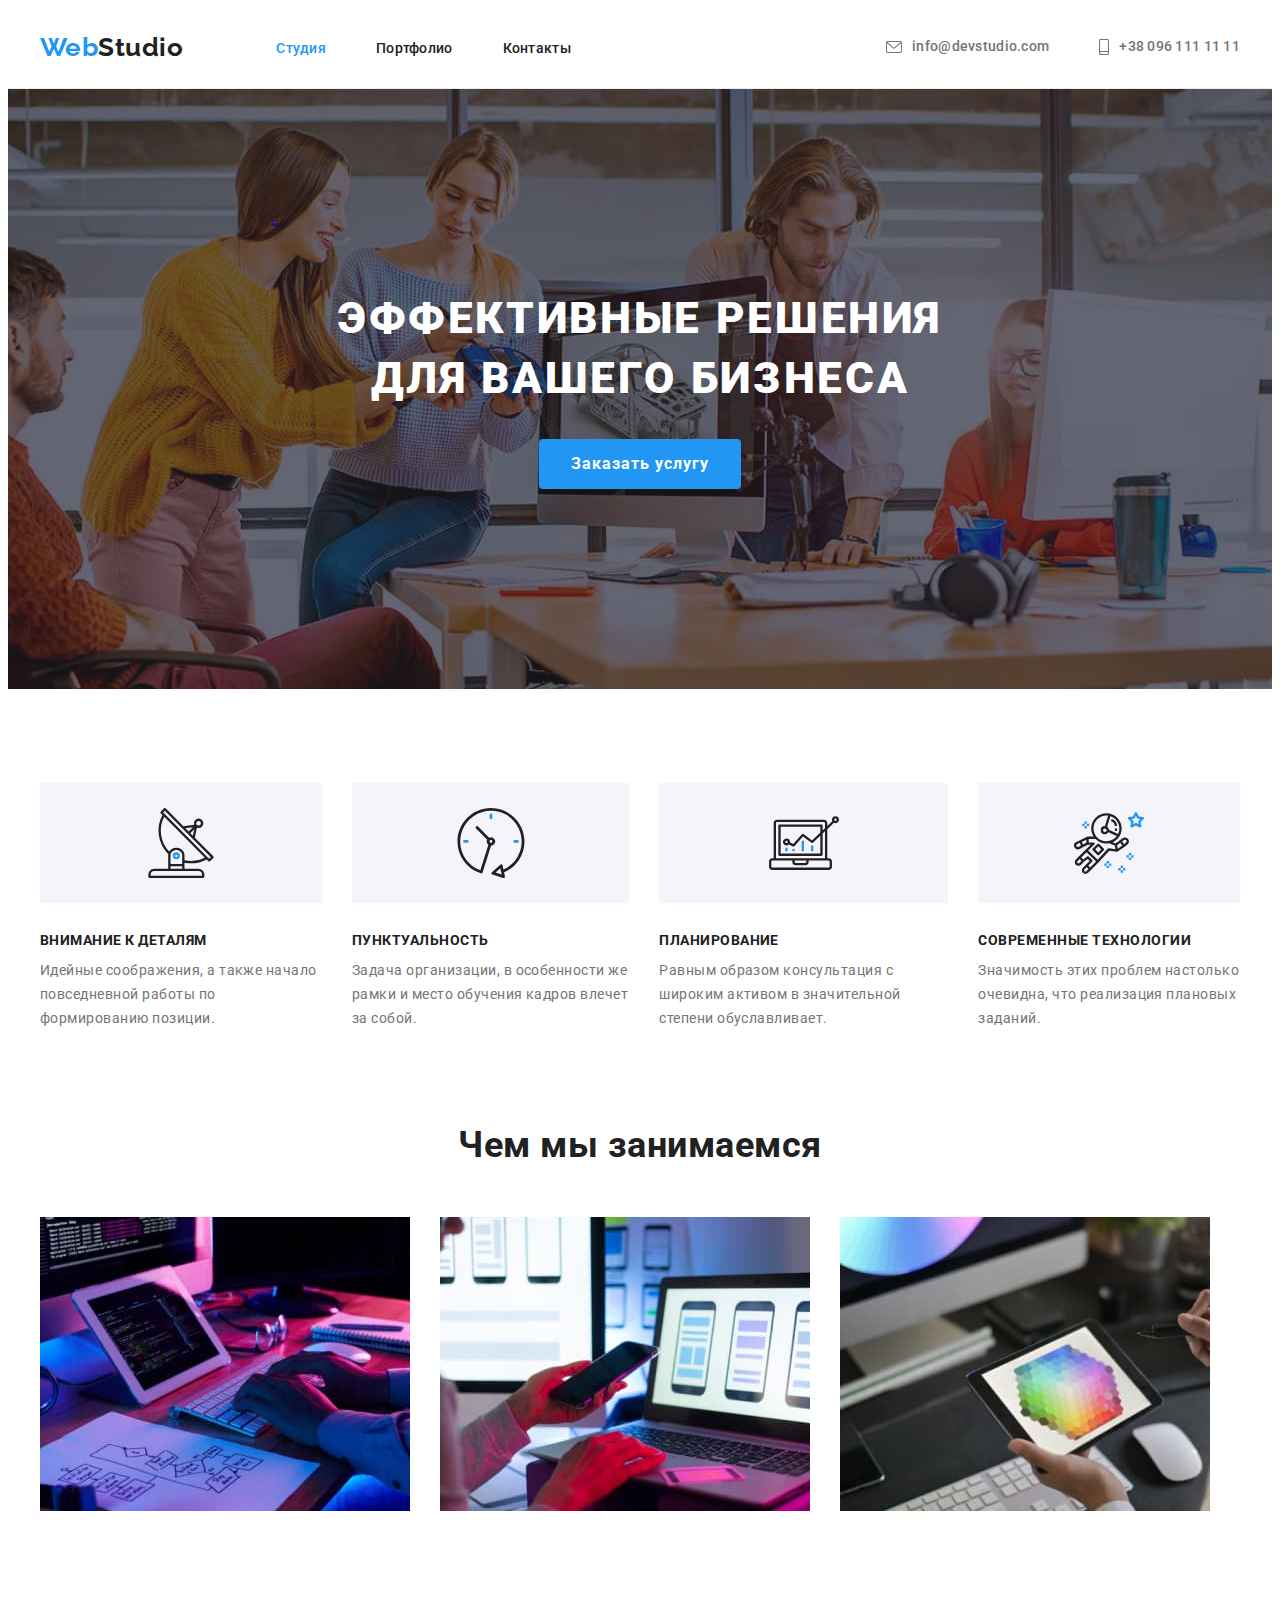
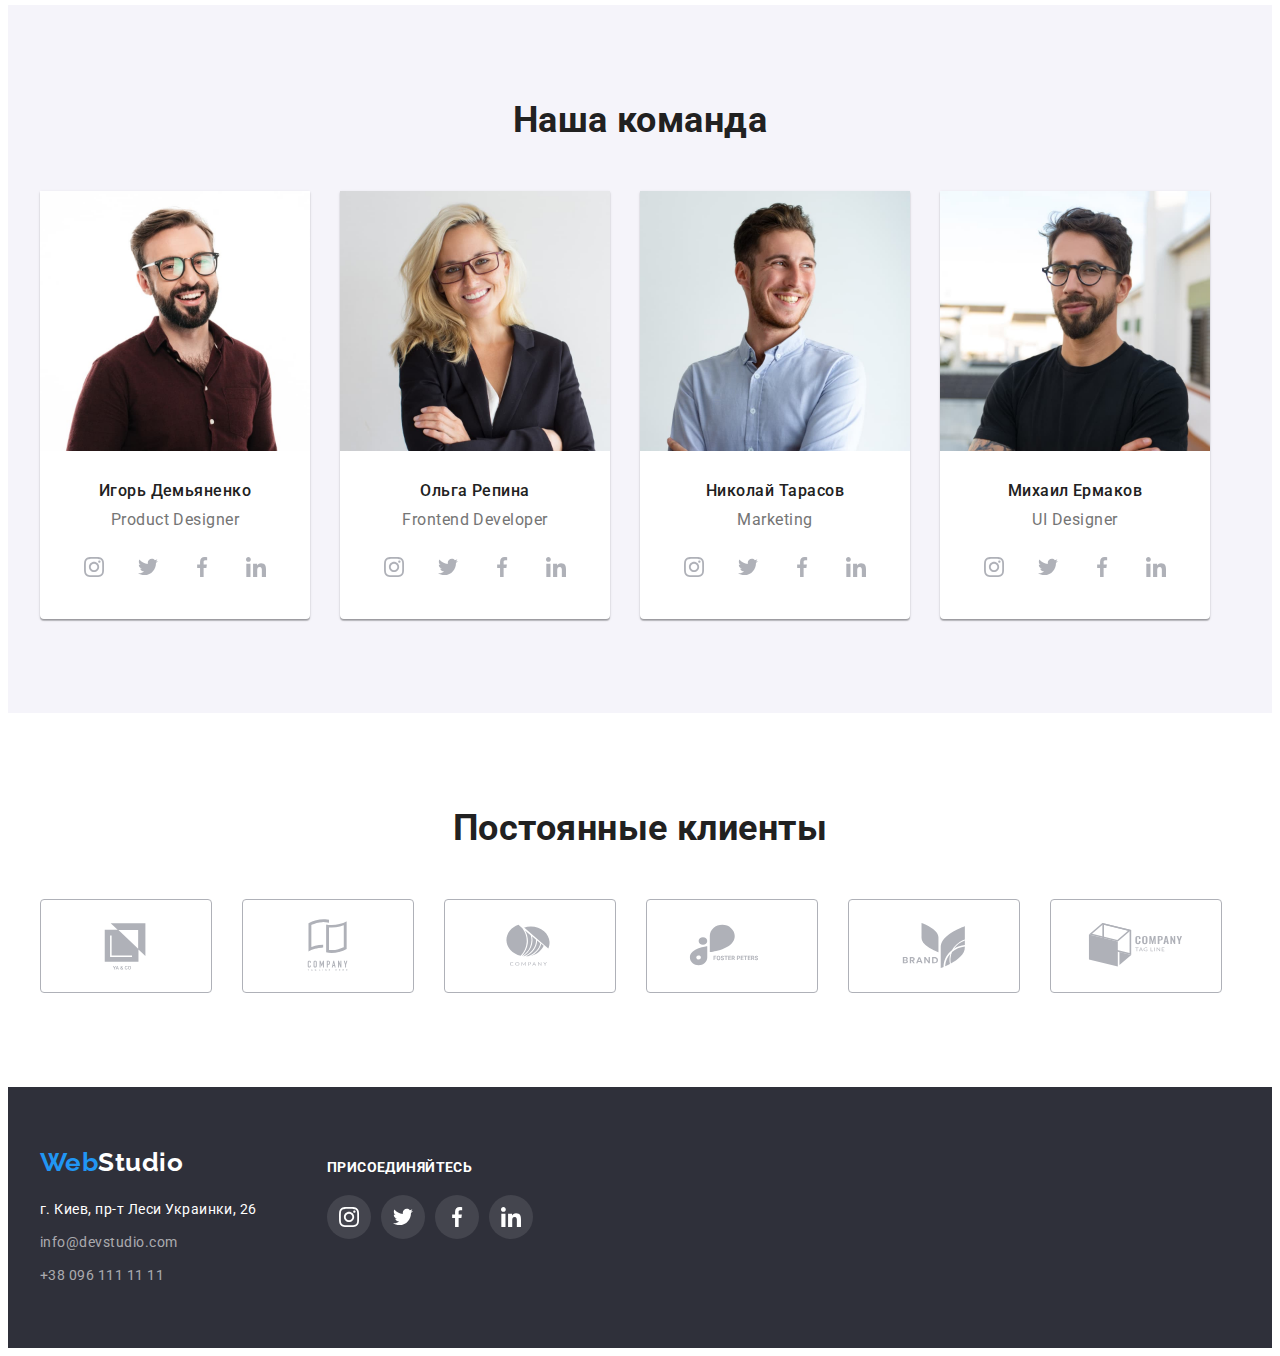
==== commit 535c1b91: "закінчила 4ту домашку" ====
--- a/index.html
+++ b/index.html
@@ -296,20 +296,57 @@
             </main>
         <!-- Подвал страницы -->
         <footer class="footer"> 
-            <div class="conteiner">
-                <a href="" class="logo">Web<span class="logo-light">Studio</span> </a>
-                <address class="footer-adress"> 
-                    <ul class="footer-list">
-                        <li class="footer-item"> 
-                            <a href="https://bit.ly/3pXMvUd" target="_blank" rel="noopener noreferrer" class="footer-link-address link">г. Киев, пр-т Леси Украинки, 26</a> </li>
-                        <li class="footer-item"> 
-                            <a href="mailto:info@devstudio.com" class="footer-link-nav link" >info@devstudio.com</a>
-                        </li>
-                        <li class="footer-item"> 
-                            <a href="tel:+380961111111" class="footer-link-nav link no-margin">+38 096 111 11 11</a>
+            <div class="conteiner footer-main">
+                <div class="footer-main-adress">
+                    <a href="" class="logo">Web<span class="logo-light">Studio</span> </a>
+                    <address class="footer-adress">
+                        <ul class="footer-list">
+                            <li class="footer-item">
+                                <a href="https://bit.ly/3pXMvUd" target="_blank" rel="noopener noreferrer"
+                                    class="footer-link-address link">г. Киев, пр-т Леси Украинки, 26</a>
+                            </li>
+                            <li class="footer-item">
+                                <a href="mailto:info@devstudio.com" class="footer-link-nav link">info@devstudio.com</a>
+                            </li>
+                            <li class="footer-item">
+                                <a href="tel:+380961111111" class="footer-link-nav link no-margin">+38 096 111 11 11</a>
+                            </li>
+                        </ul>
+                    </address>
+                </div>
+                <div class="footer-soc">
+                    <p class="footer-title">присоединяйтесь</p>
+                    <ul class="footer-soc-list">
+                        <li class="footer-soc-item">
+                            <a href="" class="footer-soc-link">
+                                <svg class="footer-soc-icon" width="20" height="20">
+                                    <use href="./images/symbol-defs.svg#icon-instagram"></use>
+                                </svg>
+                            </a>
+                        </li>
+                        <li class="footer-soc-item">
+                            <a href="" class="footer-soc-link">
+                                <svg class="footer-soc-icon" width="20" height="20">
+                                    <use href="./images/symbol-defs.svg#icon-twitter"></use>
+                                </svg>
+                            </a>
+                        </li>
+                        <li class="footer-soc-item">
+                            <a href="" class="footer-soc-link">
+                                <svg class="footer-soc-icon" width="20" height="20">
+                                    <use href="./images/symbol-defs.svg#icon-facebook"></use>
+                                </svg>
+                            </a>
+                        </li>
+                        <li class="footer-soc-item">
+                            <a href="" class="footer-soc-link">
+                                <svg class="footer-soc-icon" width="20" height="20">
+                                    <use href="./images/symbol-defs.svg#icon-linkedin"></use>
+                                </svg>
+                            </a>
                         </li>
                     </ul>
-                </address>         
+                </div>
             </div>
         </footer>
     </body>
--- a/css/styles.css
+++ b/css/styles.css
@@ -105,21 +105,17 @@
     display: flex;
     color: var(--main-text-color); 
     align-items: center;
+    justify-content: center;
 }
 
 .header-soc-icon {
     margin-right: 10px;
-    fill: var(--main-text-color);
+    fill: currentColor;
 }
 
 .header-link-nav:hover,
 .header-link-nav:focus {
     color: var(--accent-color);
-}
-
-.header-soc-icon:hover,
-.header-soc-icon:focus {
-    fill: var(--accent-color);
 }
 
 /*------------------------------------Hero------------------------------------ */
@@ -350,25 +346,33 @@
 /*------------------------------------Customers------------------------------------*/
 .customers-list {
     display: flex;
-}
-.customer-item {
-    
+    margin-left: auto;
+    margin-right: auto;
 }
 .customer-item:not(:last-child) {
     margin-right: 30px;
 }
 .customers-link {
+    display: block;
     width: 170px;
     height: 92px;
-
-    box-sizing: border-box;
     border: 1px solid #AFB1B8;
     border-radius: 4px;
-}
+    
+    display: flex;
+    justify-content: center;
+    align-items: center;
+    color: #AFB1B8;
+}
+
 .customers-icon {
-   /* display: block; */
-   /* align-items: center; */
-
+    fill: currentColor;
+}
+
+.customers-link:hover,
+.customers-link:focus {
+    border: 1px solid var(--accent-color);
+    color: var(--accent-color);
 }
 
 /*-------------------------------Footer------------------------------------*/
@@ -376,11 +380,18 @@
     display: block;
     background-color: #2F303A;
     padding-top: 60px;
-    padding-bottom: 60px;
+    padding-bottom: 60px;        
+}
+.footer-main {
+    display: flex;
 }
 
 .footer-adress {
     margin-top: 20px;
+}
+
+.footer-item:not(:last-child) {
+    margin-bottom: 9px;
 }
 
 .footer-link-address, .footer-link-nav {
@@ -391,20 +402,59 @@
     color: var(--secondary-text-color);
 }
 
-.footer-item {
-    margin-bottom: 9px;
-}
-
-.footer-item:last-child {
-    margin-bottom: 0px;
-}
-
 .footer-link-nav {
     color: rgba(255, 255, 255, 0.6);
 }
+
 .footer-link-nav:hover,
 .footer-link-nav:focus {
     color: var(--accent-color);
+}
+/* ---------------Присоединяйтесь-------------- */
+.footer-soc {
+    margin-left: 70px;
+    padding-top: 12px;
+}
+
+.footer-title {
+    font-weight: 700;
+    font-size: 14px;
+    line-height: 16px;
+    letter-spacing: 0.03em;
+    text-transform: uppercase;
+    color: var(--secondary-text-color);
+
+    padding-bottom: 20px;
+}
+
+.footer-soc-list {
+    display: flex;
+}
+
+.footer-soc-item:not(:last-child) {
+    margin-right: 10px;
+}
+
+.footer-soc-link {
+    width: 44px;
+    height: 44px;
+    background-color: rgba(255, 255, 255, 0.1);
+    border-radius: 50%;
+
+    display: flex;
+    align-items: center;
+    justify-content: center;
+    
+    color: var(--secondary-text-color);
+}
+
+.footer-soc-icon {
+    fill: currentColor;
+}
+
+.footer-soc-link:hover,
+.footer-soc-link:focus {
+    background-color: var(--accent-color);
 }
 
 /*------------------------------------Styles page portfolio------------------------------------*/
@@ -449,6 +499,14 @@
 .pictures-item {
     width: 370px;
     margin: 15px;
+    
+}
+
+.pictures-item:hover,
+.pictures-item:focus {
+    box-shadow: 0px 1px 1px rgba(0, 0, 0, 0.12),
+    0px 4px 4px rgba(0, 0, 0, 0.06),
+    1px 4px 6px rgba(0, 0, 0, 0.16);
 }
 
 .pictures-name-card {
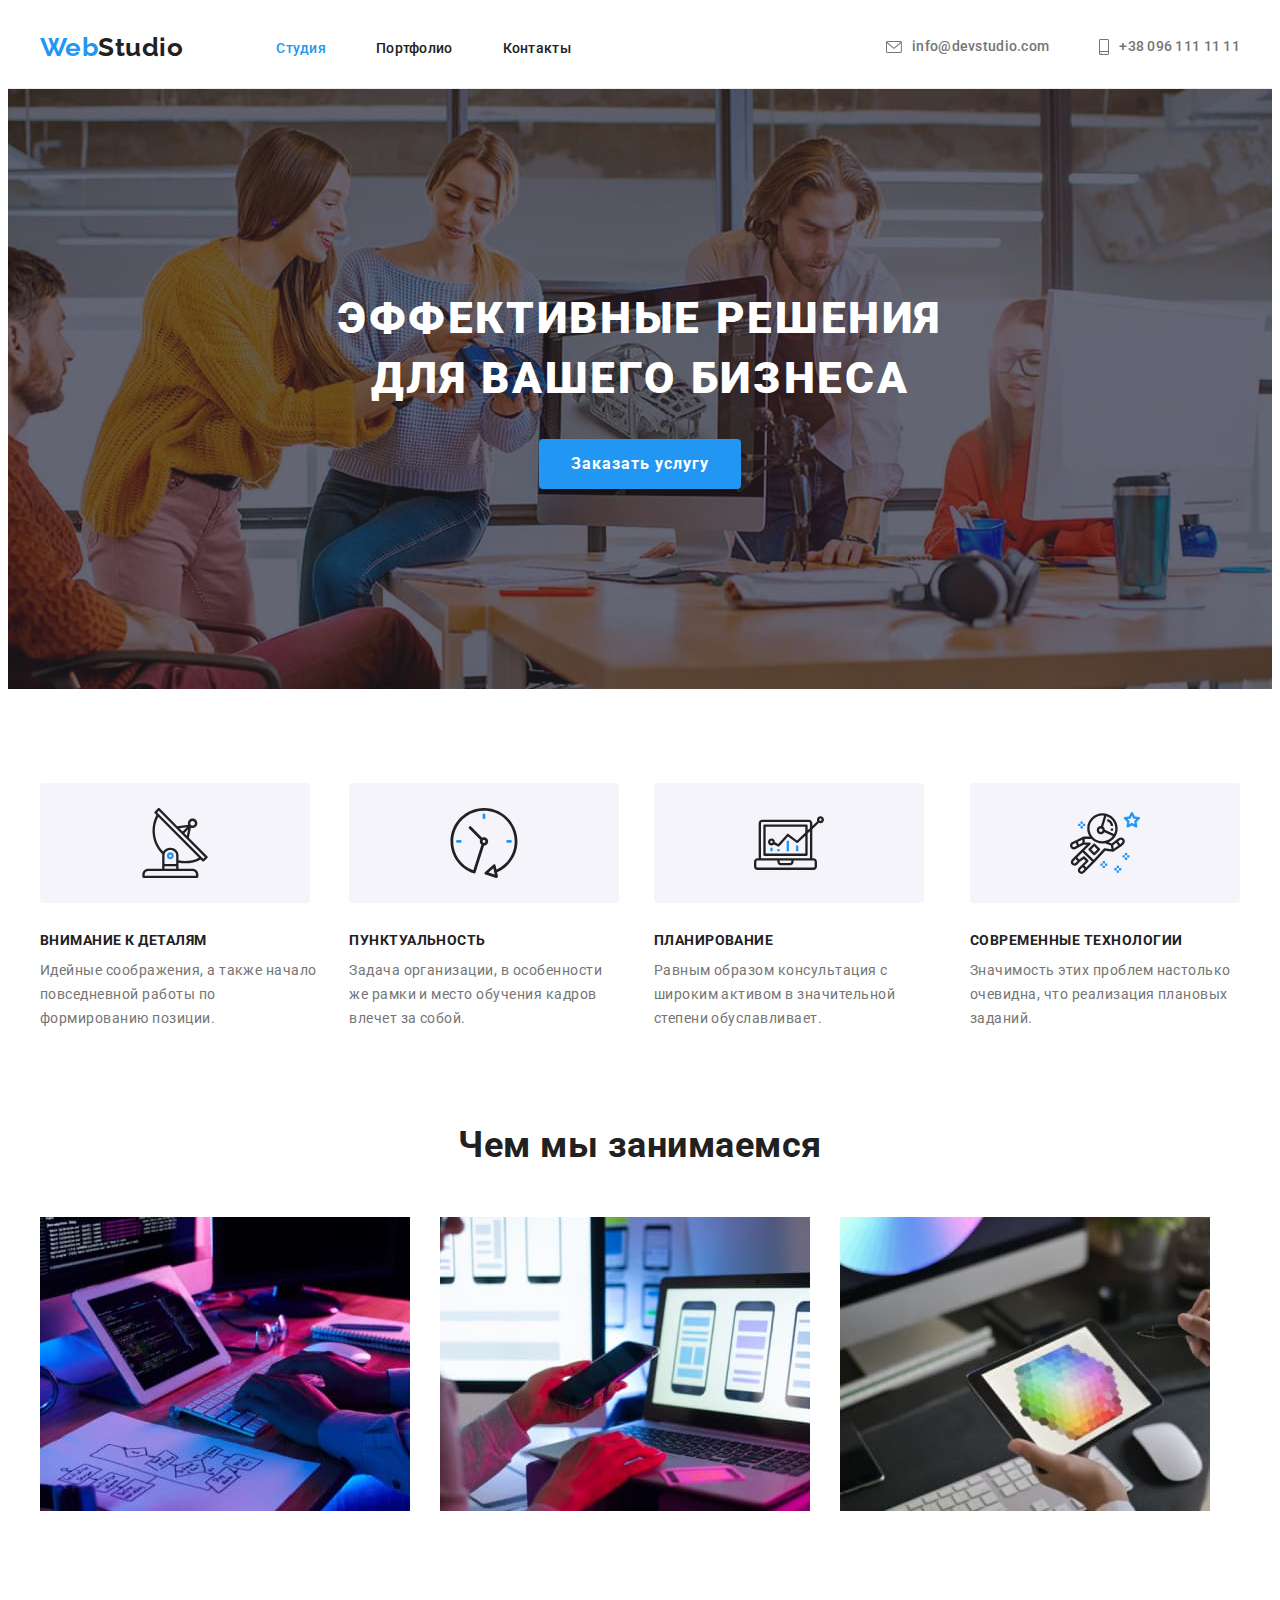
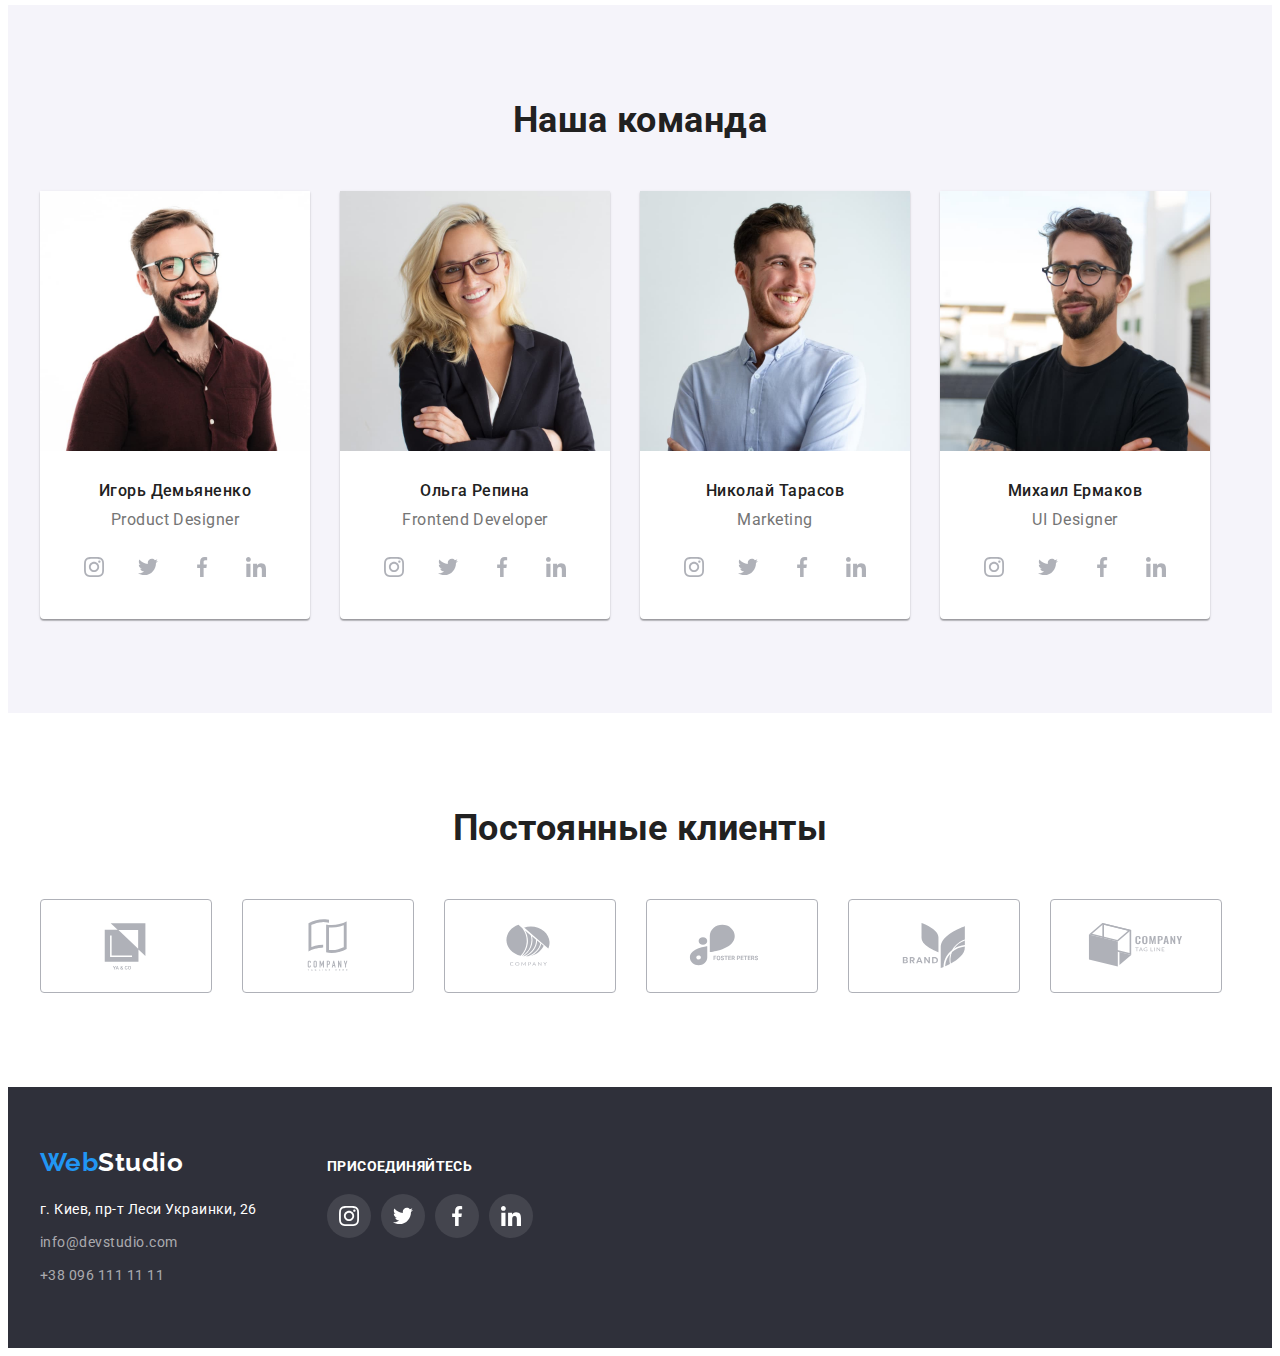
==== commit 82907557: "внесла поправки в домашню 4" ====
--- a/index.html
+++ b/index.html
@@ -61,19 +61,39 @@
                     <div class="conteiner">
                         <h2 class="visually-hidden">Особенности</h2>
                         <ul class="features">
-                            <li class="features-item icon-antena">
+                            <li class="features-item">
+                                <div class="features-icon">
+                                    <svg width="70" height="70" class="features-icon-img">
+                                        <use href="./images/symbol-defs.svg#icon-antenna"></use>
+                                    </svg>
+                                </div>
                                 <h3 class="features-bottom-title">Внимание к деталям</h3>
                                 <p class="features-text">Идейные соображения, а также начало повседневной работы по формированию позиции.</p>
                             </li>
                             <li class="features-item icon-clock">
+                                <div class="features-icon">
+                                    <svg width="70" height="70" class="features-icon-img">
+                                        <use href="./images/symbol-defs.svg#icon-clock"></use>
+                                    </svg>
+                                </div>
                                 <h3 class="features-bottom-title">Пунктуальность</h3>
                                 <p class="features-text">Задача организации, в особенности же рамки и место обучения кадров влечет за собой.</p>
                             </li>
                             <li class="features-item icon-diagram">
+                                <div class="features-icon">
+                                    <svg width="70" height="70" class="features-icon-img">
+                                        <use href="./images/symbol-defs.svg#icon-diagram"></use>
+                                    </svg>
+                                </div>
                                 <h3 class="features-bottom-title">Планирование</h3>
                                 <p class="features-text">Равным образом консультация с широким активом в значительной степени обуславливает.</p>
                             </li>
                             <li class="features-item icon-astronaut">
+                                <div class="features-icon">
+                                    <svg width="70" height="70" class="features-icon-img">
+                                        <use href="./images/symbol-defs.svg#icon-astronaut"></use>
+                                    </svg>
+                                </div>
                                 <h3 class="features-bottom-title">Современные технологии</h3>
                                 <p class="features-text">Значимость этих проблем настолько очевидна, что реализация плановых заданий.</p>
                             </li>
@@ -107,148 +127,148 @@
                                 <div class="team-name-card">
                                     <h3  class="team-bottom-title">Игорь Демьяненко</h3>
                                     <p class="team-text">Product Designer</p>     
-                                </div>
-                                <ul class="team-soc-list">
-                                    <li class="team-soc-item">
-                                        <a href="" class="team-soc-link">
-                                            <svg class="team-soc-icon" width="20" height="20">
-                                                <use href="./images/symbol-defs.svg#icon-instagram"></use>
-                                            </svg>
-                                        </a>
-                                    </li>
-                                    <li class="team-soc-item">
-                                        <a href="" class="team-soc-link">
-                                            <svg class="team-soc-icon" width="20" height="20">
-                                                <use href="./images/symbol-defs.svg#icon-twitter"></use>
-                                            </svg>
-                                        </a>
-                                    </li>
-                                    <li class="team-soc-item">
-                                        <a href="" class="team-soc-link">
-                                            <svg class="team-soc-icon" width="20" height="20">
-                                                <use href="./images/symbol-defs.svg#icon-facebook"></use>
-                                            </svg>
-                                        </a>
-                                    </li>
-                                    <li class="team-soc-item">
-                                        <a href="" class="team-soc-link">
-                                            <svg class="team-soc-icon" width="20" height="20">
-                                                <use href="./images/symbol-defs.svg#icon-linkedin"></use>
-                                            </svg>
-                                        </a>
-                                    </li>
-                                </ul>                                                           
+                                    <ul class="team-soc-list">
+                                        <li class="team-soc-item">
+                                            <a href="" class="team-soc-link">
+                                                <svg class="team-soc-icon" width="20" height="20">
+                                                    <use href="./images/symbol-defs.svg#icon-instagram"></use>
+                                                </svg>
+                                            </a>
+                                        </li>
+                                        <li class="team-soc-item">
+                                            <a href="" class="team-soc-link">
+                                                <svg class="team-soc-icon" width="20" height="20">
+                                                    <use href="./images/symbol-defs.svg#icon-twitter"></use>
+                                                </svg>
+                                            </a>
+                                        </li>
+                                        <li class="team-soc-item">
+                                            <a href="" class="team-soc-link">
+                                                <svg class="team-soc-icon" width="20" height="20">
+                                                    <use href="./images/symbol-defs.svg#icon-facebook"></use>
+                                                </svg>
+                                            </a>
+                                        </li>
+                                        <li class="team-soc-item">
+                                            <a href="" class="team-soc-link">
+                                                <svg class="team-soc-icon" width="20" height="20">
+                                                    <use href="./images/symbol-defs.svg#icon-linkedin"></use>
+                                                </svg>
+                                            </a>
+                                        </li>
+                                    </ul>
+                                </div>                                                           
                             </li>
                             <li class="team-item">                            
                                 <img src="./images/img5.jpg" alt="фльл ольги репиной" width="270" class="team-photo"/>                               
                                 <div class="team-name-card">
                                     <h3 class="team-bottom-title">Ольга Репина</h3>
                                     <p class="team-text">Frontend Developer</p>                                
-                                </div>
-                                <ul class="team-soc-list">
-                                    <li class="team-soc-item">
-                                        <a href="" class="team-soc-link">
-                                            <svg class="team-soc-icon" width="20" height="20">
-                                                <use href="./images/symbol-defs.svg#icon-instagram"></use>
-                                            </svg>
-                                        </a>
-                                    </li>
-                                    <li class="team-soc-item">
-                                        <a href="" class="team-soc-link">
-                                            <svg class="team-soc-icon" width="20" height="20">
-                                                <use href="./images/symbol-defs.svg#icon-twitter"></use>
-                                            </svg>
-                                        </a>
-                                    </li>
-                                    <li class="team-soc-item">
-                                        <a href="" class="team-soc-link">
-                                            <svg class="team-soc-icon" width="20" height="20">
-                                                <use href="./images/symbol-defs.svg#icon-facebook"></use>
-                                            </svg>
-                                        </a>
-                                    </li>
-                                    <li class="team-soc-item">
-                                        <a href="" class="team-soc-link">
-                                            <svg class="team-soc-icon" width="20" height="20">
-                                                <use href="./images/symbol-defs.svg#icon-linkedin"></use>
-                                            </svg>
-                                        </a>
-                                    </li>
-                                </ul>
+                                    <ul class="team-soc-list">
+                                        <li class="team-soc-item">
+                                            <a href="" class="team-soc-link">
+                                                <svg class="team-soc-icon" width="20" height="20">
+                                                    <use href="./images/symbol-defs.svg#icon-instagram"></use>
+                                                </svg>
+                                            </a>
+                                        </li>
+                                        <li class="team-soc-item">
+                                            <a href="" class="team-soc-link">
+                                                <svg class="team-soc-icon" width="20" height="20">
+                                                    <use href="./images/symbol-defs.svg#icon-twitter"></use>
+                                                </svg>
+                                            </a>
+                                        </li>
+                                        <li class="team-soc-item">
+                                            <a href="" class="team-soc-link">
+                                                <svg class="team-soc-icon" width="20" height="20">
+                                                    <use href="./images/symbol-defs.svg#icon-facebook"></use>
+                                                </svg>
+                                            </a>
+                                        </li>
+                                        <li class="team-soc-item">
+                                            <a href="" class="team-soc-link">
+                                                <svg class="team-soc-icon" width="20" height="20">
+                                                    <use href="./images/symbol-defs.svg#icon-linkedin"></use>
+                                                </svg>
+                                            </a>
+                                        </li>
+                                    </ul>
+                                </div>                                
                             </li>
                             <li class="team-item">                            
                                 <img src="./images/img6.jpg" alt="фото николая тарасова" width="270" class="team-photo"/>                                
                                 <div class="team-name-card">   
                                     <h3 class="team-bottom-title">Николай Тарасов</h3>
                                     <p class="team-text">Marketing</p>                                
-                                </div>   
-                                <ul class="team-soc-list">
-                                    <li class="team-soc-item">
-                                        <a href="" class="team-soc-link">
-                                            <svg class="team-soc-icon" width="20" height="20">
-                                                <use href="./images/symbol-defs.svg#icon-instagram"></use>
-                                            </svg>
-                                        </a>
-                                    </li>
-                                    <li class="team-soc-item">
-                                        <a href="" class="team-soc-link">
-                                            <svg class="team-soc-icon" width="20" height="20">
-                                                <use href="./images/symbol-defs.svg#icon-twitter"></use>
-                                            </svg>
-                                        </a>
-                                    </li>
-                                    <li class="team-soc-item">
-                                        <a href="" class="team-soc-link">
-                                            <svg class="team-soc-icon" width="20" height="20">
-                                                <use href="./images/symbol-defs.svg#icon-facebook"></use>
-                                            </svg>
-                                        </a>
-                                    </li>
-                                    <li class="team-soc-item">
-                                        <a href="" class="team-soc-link">
-                                            <svg class="team-soc-icon" width="20" height="20">
-                                                <use href="./images/symbol-defs.svg#icon-linkedin"></use>
-                                            </svg>
-                                        </a>
-                                    </li>
-                                </ul>
+                                    <ul class="team-soc-list">
+                                        <li class="team-soc-item">
+                                            <a href="" class="team-soc-link">
+                                                <svg class="team-soc-icon" width="20" height="20">
+                                                    <use href="./images/symbol-defs.svg#icon-instagram"></use>
+                                                </svg>
+                                            </a>
+                                        </li>
+                                        <li class="team-soc-item">
+                                            <a href="" class="team-soc-link">
+                                                <svg class="team-soc-icon" width="20" height="20">
+                                                    <use href="./images/symbol-defs.svg#icon-twitter"></use>
+                                                </svg>
+                                            </a>
+                                        </li>
+                                        <li class="team-soc-item">
+                                            <a href="" class="team-soc-link">
+                                                <svg class="team-soc-icon" width="20" height="20">
+                                                    <use href="./images/symbol-defs.svg#icon-facebook"></use>
+                                                </svg>
+                                            </a>
+                                        </li>
+                                        <li class="team-soc-item">
+                                            <a href="" class="team-soc-link">
+                                                <svg class="team-soc-icon" width="20" height="20">
+                                                    <use href="./images/symbol-defs.svg#icon-linkedin"></use>
+                                                </svg>
+                                            </a>
+                                        </li>
+                                    </ul>
+                                </div>                                   
                             </li>
                             <li class="team-item">                            
                                 <img src="./images/img7.jpg" alt="фото михаила ермакова" width="270" class="team-photo"/>   
                                 <div class="team-name-card">                             
                                     <h3 class="team-bottom-title">Михаил Ермаков</h3>
                                     <p class="team-text">UI Designer</p>  
-                                </div>  
-                                <ul class="team-soc-list">
-                                    <li class="team-soc-item">
-                                        <a href="" class="team-soc-link">
-                                            <svg class="team-soc-icon" width="20" height="20">
-                                                <use href="./images/symbol-defs.svg#icon-instagram"></use>
-                                            </svg>
-                                        </a>
-                                    </li>
-                                    <li class="team-soc-item">
-                                        <a href="" class="team-soc-link">
-                                            <svg class="team-soc-icon" width="20" height="20">
-                                                <use href="./images/symbol-defs.svg#icon-twitter"></use>
-                                            </svg>
-                                        </a>
-                                    </li>
-                                    <li class="team-soc-item">
-                                        <a href="" class="team-soc-link">
-                                            <svg class="team-soc-icon" width="20" height="20">
-                                                <use href="./images/symbol-defs.svg#icon-facebook"></use>
-                                            </svg>
-                                        </a>
-                                    </li>
-                                    <li class="team-soc-item">
-                                        <a href="" class="team-soc-link">
-                                            <svg class="team-soc-icon" width="20" height="20">
-                                                <use href="./images/symbol-defs.svg#icon-linkedin"></use>
-                                            </svg>
-                                        </a>
-                                    </li>
-                                </ul>
+                                    <ul class="team-soc-list">
+                                        <li class="team-soc-item">
+                                            <a href="" class="team-soc-link">
+                                                <svg class="team-soc-icon" width="20" height="20">
+                                                    <use href="./images/symbol-defs.svg#icon-instagram"></use>
+                                                </svg>
+                                            </a>
+                                        </li>
+                                        <li class="team-soc-item">
+                                            <a href="" class="team-soc-link">
+                                                <svg class="team-soc-icon" width="20" height="20">
+                                                    <use href="./images/symbol-defs.svg#icon-twitter"></use>
+                                                </svg>
+                                            </a>
+                                        </li>
+                                        <li class="team-soc-item">
+                                            <a href="" class="team-soc-link">
+                                                <svg class="team-soc-icon" width="20" height="20">
+                                                    <use href="./images/symbol-defs.svg#icon-facebook"></use>
+                                                </svg>
+                                            </a>
+                                        </li>
+                                        <li class="team-soc-item">
+                                            <a href="" class="team-soc-link">
+                                                <svg class="team-soc-icon" width="20" height="20">
+                                                    <use href="./images/symbol-defs.svg#icon-linkedin"></use>
+                                                </svg>
+                                            </a>
+                                        </li>
+                                    </ul>
+                                </div>                                  
                             </li>
                         </ul>
                     </div>
@@ -268,11 +288,13 @@
                                   <use href="./images/symbol-defs.svg#icon-Logo2"></use>
                               </svg>
                           </a></li>
-                          <li class="customer-item"> <a href="" class=customers-link>
+                          <li class="customer-item"> 
+                              <a href="" class=customers-link>
                               <svg width="106" height="60" class="customers-icon">
                                   <use href="./images/symbol-defs.svg#icon-Logo3"></use>
                               </svg>
-                          </a></li>
+                              </a>
+                          </li>
                           <li class="customer-item"> <a href="" class=customers-link>
                               <svg width="106" height="60" class="customers-icon">
                                   <use href="./images/symbol-defs.svg#icon-Logo4"></use>
--- a/css/styles.css
+++ b/css/styles.css
@@ -134,6 +134,7 @@
         url('../images/back-hero.jpg');
     background-repeat: no-repeat;
     background-position: center;
+    background-size: cover;
 }
 
 .hero-title { 
@@ -203,29 +204,18 @@
     margin-right: 30px;
 }
 
-.features-item::before {
-    display: block;
-    content: "";
+.features-icon {
+    width: 270px;
     height: 120px;
     margin-bottom: 30px;
-    background-color: #f5f4fa;
-    background-position: center;
-    background-repeat: no-repeat;
-    
-}
-
-.icon-antena::before {
-    background-image: url(../images/antenna.svg);
-}
-.icon-clock::before {
-    background-image: url(../images/clock.svg);
-}
-.icon-diagram::before {
-    background-image: url(../images/diagram.svg);
-}
-.icon-astronaut::before {
-    background-image: url(../images/astronaut.svg);
-}
+    background-color: #F5F4FA;
+    border-radius: 4px; 
+
+    display: flex;
+    justify-content: center;
+    align-items: center;
+}
+
 .features-bottom-title {
     color: var(--title-text-color);
     font-weight: 700;
@@ -282,7 +272,7 @@
 
 .team-name-card {
     padding-top: 30px;
-    padding-bottom: 16px;
+    padding-bottom: 30px;
 }
 
 .team-bottom-title {
@@ -298,11 +288,11 @@
     font-size: 16px;
     line-height: 1.19;
     text-align: center; 
+    margin-bottom: 16px;
 }
 .team-soc-list {
     display: flex;
     justify-content: center;
-    padding-bottom: 30px;
 }
 .team-soc-item:not(:first-child)  {
     margin-left: 10px;
@@ -413,9 +403,11 @@
 /* ---------------Присоединяйтесь-------------- */
 .footer-soc {
     margin-left: 70px;
-    padding-top: 12px;
-}
-
+    /* padding-top: 12px; */
+}
+.footer-main {
+    align-items: baseline;
+}
 .footer-title {
     font-weight: 700;
     font-size: 14px;
@@ -424,7 +416,7 @@
     text-transform: uppercase;
     color: var(--secondary-text-color);
 
-    padding-bottom: 20px;
+    margin-bottom: 20px;
 }
 
 .footer-soc-list {
@@ -498,12 +490,13 @@
 }
 .pictures-item {
     width: 370px;
-    margin: 15px;
-    
-}
-
-.pictures-item:hover,
-.pictures-item:focus {
+    margin: 15px;   
+}
+.pictures-link {
+    display: block;
+}
+.pictures-link:hover,
+.pictures-link:focus {
     box-shadow: 0px 1px 1px rgba(0, 0, 0, 0.12),
     0px 4px 4px rgba(0, 0, 0, 0.06),
     1px 4px 6px rgba(0, 0, 0, 0.16);
